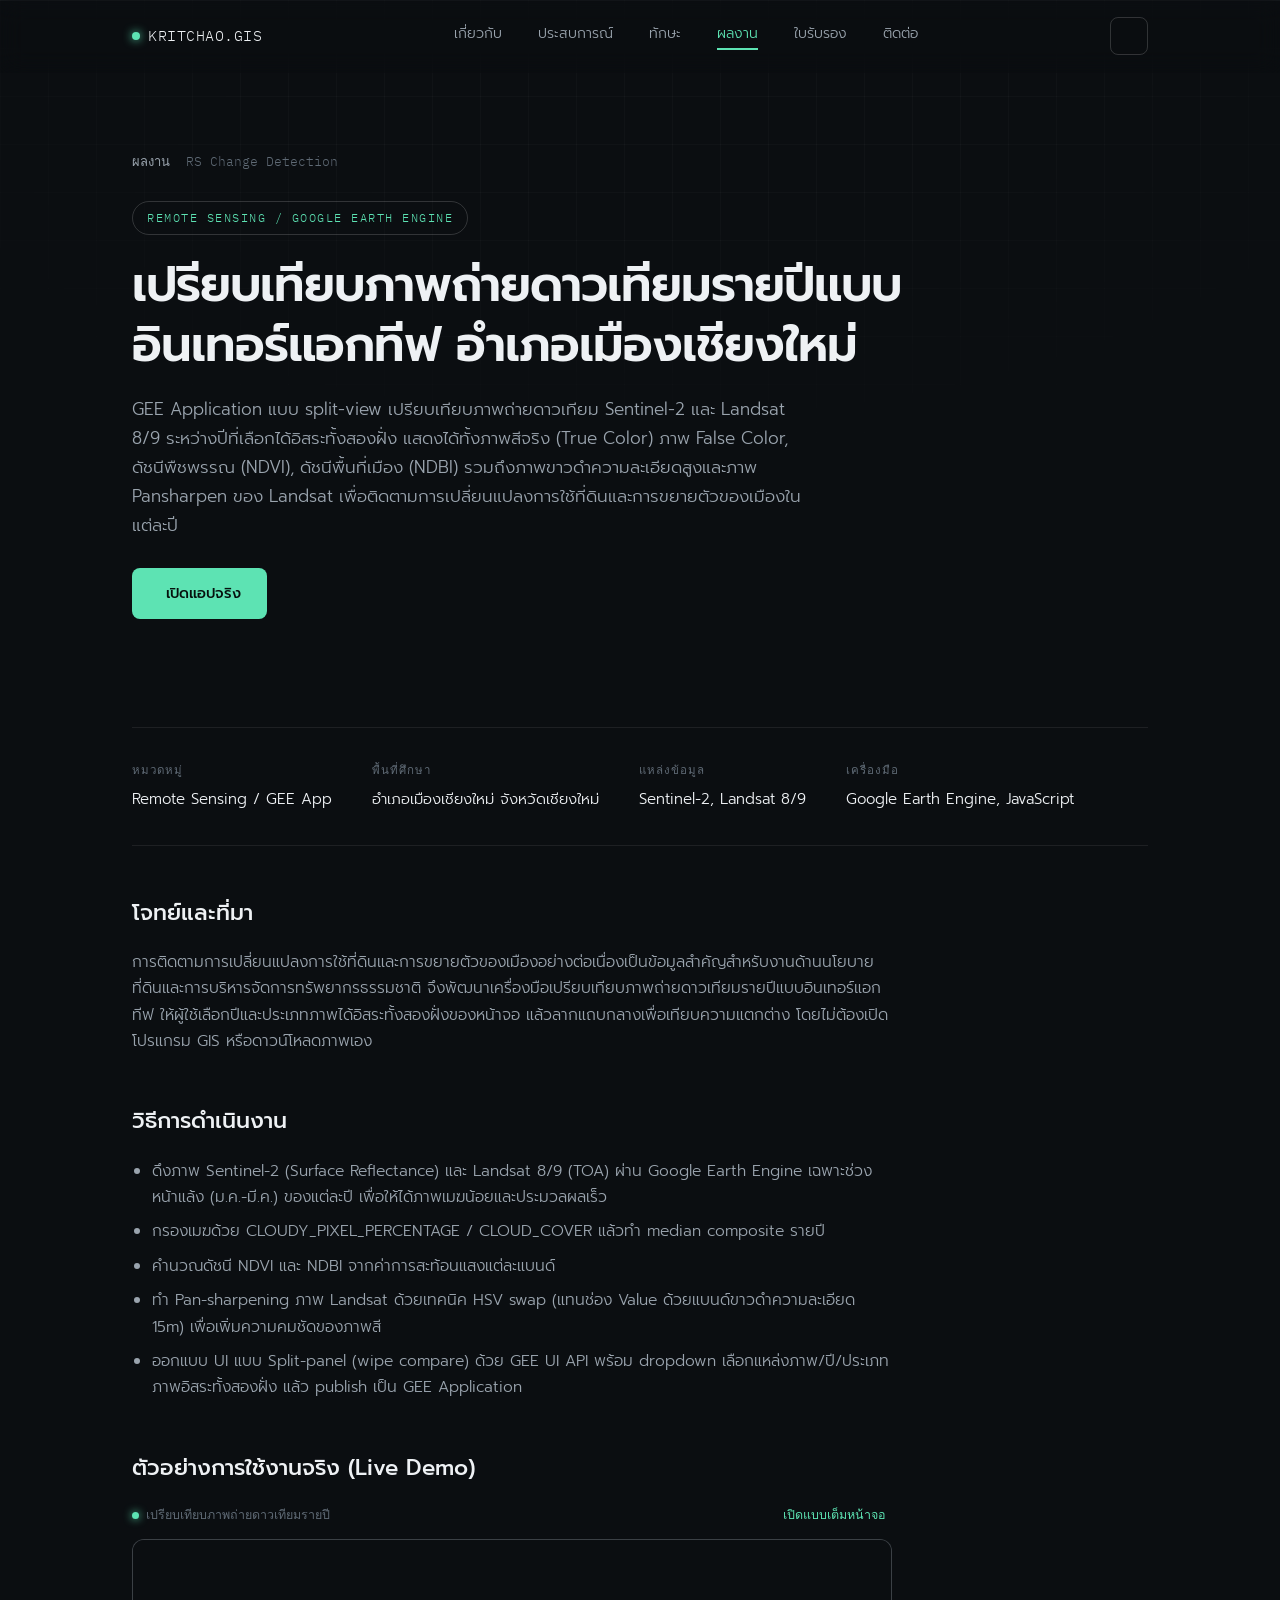
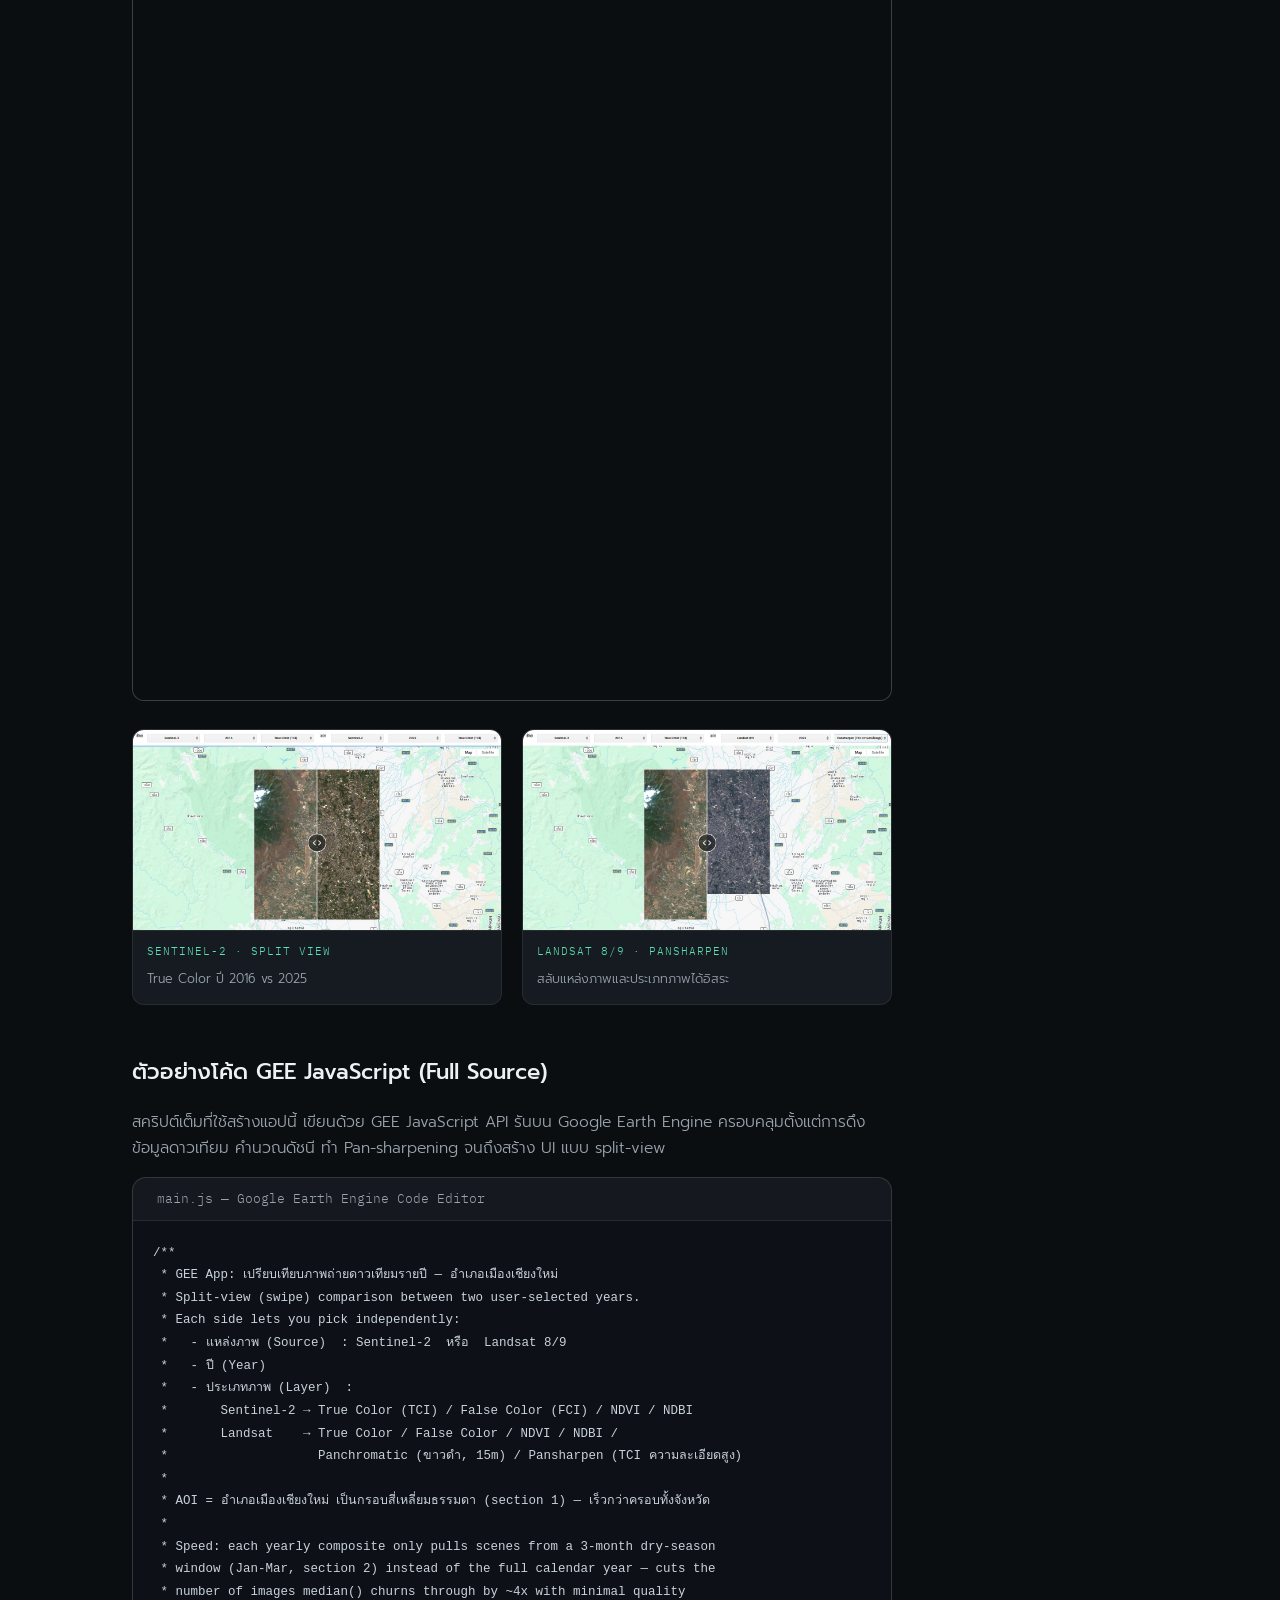
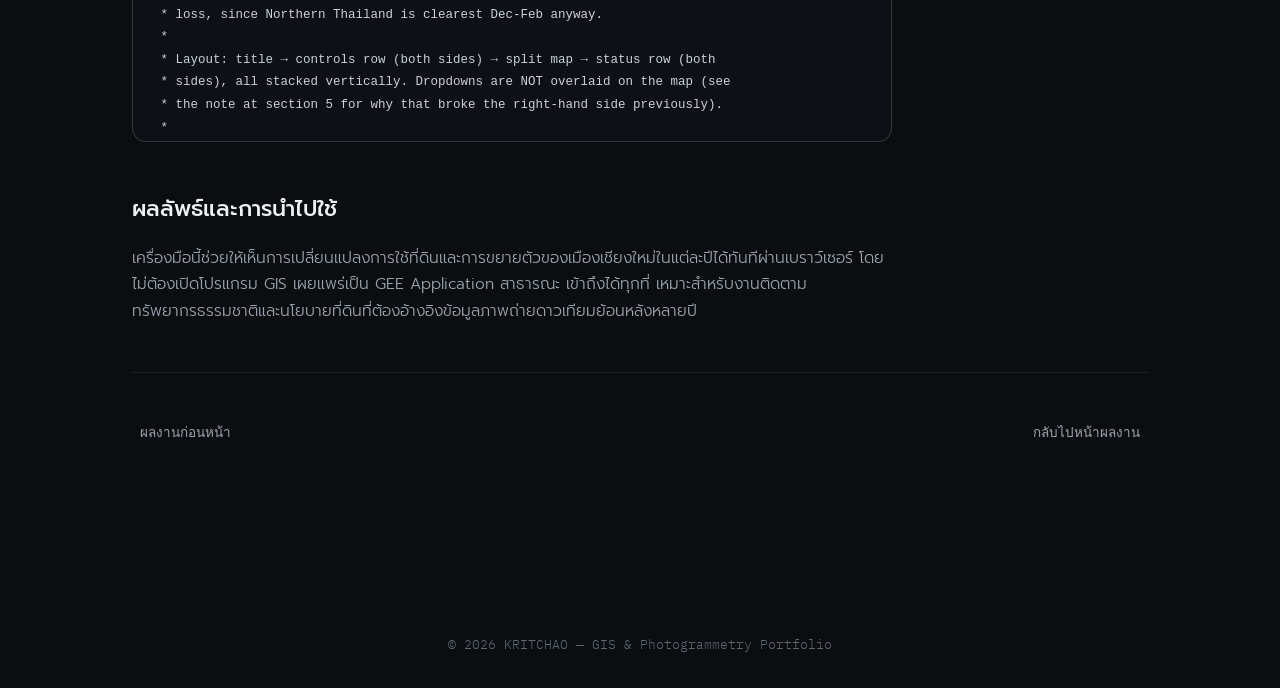
==== projects/gee-chiangmai-compare.html @ e1410a97 "Add 7th project: GEE split-view satellite comparison app New project page (projects/gee-chiangmai-co" ====
<!DOCTYPE html>
<html lang="th">
<head>
<meta charset="UTF-8">
  <script>try{if(localStorage.getItem('theme')==='light')document.documentElement.setAttribute('data-theme','light');}catch(e){}</script>
<meta name="viewport" content="width=device-width, initial-scale=1.0">
<title>เปรียบเทียบภาพถ่ายดาวเทียมรายปีด้วย Google Earth Engine | Kritchao Portfolio</title>
<link rel="preconnect" href="https://fonts.googleapis.com">
<link href="https://fonts.googleapis.com/css2?family=Prompt:wght@300;400;500;600;700&family=IBM+Plex+Mono:wght@400;500&display=swap" rel="stylesheet">
<link rel="stylesheet" href="https://cdnjs.cloudflare.com/ajax/libs/tabler-icons/3.46.0/tabler-icons.min.css">
<link rel="stylesheet" href="../style.css">
<script src="https://cdnjs.cloudflare.com/ajax/libs/highlight.js/11.9.0/highlight.min.js"></script>
<script src="https://cdnjs.cloudflare.com/ajax/libs/highlight.js/11.9.0/languages/javascript.min.js"></script>
<style>
  .code-block-wrap{border-radius:14px;overflow:hidden;border:1px solid var(--border-strong);background:#0d1117;margin-bottom:12px;}
  .code-block-label{display:flex;align-items:center;gap:8px;padding:10px 16px;background:rgba(255,255,255,0.03);border-bottom:1px solid var(--border);font-family:var(--mono);font-size:12.5px;color:var(--text-dim);}
  .code-block{margin:0;padding:20px;max-height:520px;overflow:auto;font-family:var(--mono);font-size:12.5px;line-height:1.65;color:#c9d1d9;}
  .code-block::-webkit-scrollbar{width:10px;height:10px;}
  .code-block::-webkit-scrollbar-thumb{background:var(--border-strong);border-radius:6px;}
  .code-block::-webkit-scrollbar-track{background:transparent;}
  .hljs-keyword,.hljs-built_in,.hljs-literal{color:#5de3b3;}
  .hljs-string{color:#ffcb6b;}
  .hljs-comment{color:#7d8590;font-style:italic;}
  .hljs-number{color:#f78c6c;}
  .hljs-title.function_{color:#82aaff;}
  .hljs-property{color:#c9d1d9;}
  .live-frame-tall{height:760px;}
  @media(max-width:640px){.live-frame-tall{height:480px;}}
</style>
</head>
<body>

<div class="grid-bg"></div>

<nav>
  <div class="wrap">
    <a href="../index.html" class="logo"><span class="dot"></span>KRITCHAO.GIS</a>
    <div class="navlinks">
      <a href="../index.html#about">เกี่ยวกับ</a>
      <a href="../index.html#experience">ประสบการณ์</a>
      <a href="../index.html#skills">ทักษะ</a>
      <a href="../index.html#projects" class="active">ผลงาน</a>
      <a href="../index.html#certificates">ใบรับรอง</a>
      <a href="../index.html#contact">ติดต่อ</a>
    </div>
    <div class="nav-actions"><button class="theme-toggle" id="themeToggle" aria-label="สลับธีมสว่าง/มืด" title="สลับธีมสว่าง/มืด"><i class="ti ti-sun"></i><i class="ti ti-moon"></i></button><button class="nav-toggle" id="navToggle" aria-label="เปิดเมนู"><span class="nav-toggle-bar"></span><span class="nav-toggle-bar"></span><span class="nav-toggle-bar"></span></button></div>
  </div>
  <div class="nav-dropdown" id="navDropdown">
      <a href="../index.html#about">เกี่ยวกับ</a>
      <a href="../index.html#experience">ประสบการณ์</a>
      <a href="../index.html#skills">ทักษะ</a>
      <a href="../index.html#projects">ผลงาน</a>
      <a href="../index.html#certificates">ใบรับรอง</a>
      <a href="../index.html#contact">ติดต่อ</a>
  </div>
</nav>

<section class="proj-hero">
  <div class="wrap">
    <div class="breadcrumb"><a href="../index.html#projects">ผลงาน</a> <i class="ti ti-chevron-right"></i> <span>RS Change Detection</span></div>
    <div class="proj-cat-badge">Remote Sensing / Google Earth Engine</div>
    <h1>เปรียบเทียบภาพถ่ายดาวเทียมรายปีแบบ<span class="nb">อินเทอร์แอกทีฟ</span> <span class="nb">อำเภอเมืองเชียงใหม่</span></h1>
    <p class="proj-lede">GEE Application แบบ split-view เปรียบเทียบภาพถ่ายดาวเทียม Sentinel-2 และ Landsat 8/9 ระหว่างปีที่เลือกได้อิสระทั้งสองฝั่ง แสดงได้ทั้งภาพสีจริง (True Color) ภาพ False Color, ดัชนีพืชพรรณ (NDVI), ดัชนีพื้นที่เมือง (NDBI) รวมถึงภาพขาวดำความละเอียดสูงและภาพ Pansharpen ของ Landsat เพื่อติดตามการเปลี่ยนแปลงการใช้ที่ดินและการขยายตัวของเมืองในแต่ละปี</p>
    <div class="cta-row" style="margin-top:28px;">
      <a href="https://ee-phiphi11200245.projects.earthengine.app/view/chiangmai-s2-compare" target="_blank" rel="noopener" class="btn btn-primary"><i class="ti ti-external-link"></i> เปิดแอปจริง</a>
    </div>
  </div>
</section>

<section style="padding-top:0;border-top:none;">
  <div class="wrap">
    <div class="meta-row">
      <div class="meta-item"><div class="meta-label">หมวดหมู่</div><div class="meta-value">Remote Sensing / GEE App</div></div>
      <div class="meta-item"><div class="meta-label">พื้นที่ศึกษา</div><div class="meta-value">อำเภอเมืองเชียงใหม่ จังหวัดเชียงใหม่</div></div>
      <div class="meta-item"><div class="meta-label">แหล่งข้อมูล</div><div class="meta-value">Sentinel-2, Landsat 8/9</div></div>
      <div class="meta-item"><div class="meta-label">เครื่องมือ</div><div class="meta-value">Google Earth Engine, JavaScript</div></div>
    </div>

    <div class="content-block fade-in">
      <h2>โจทย์และที่มา</h2>
      <p>การติดตามการเปลี่ยนแปลงการใช้ที่ดินและการขยายตัวของเมืองอย่างต่อเนื่องเป็นข้อมูลสำคัญสำหรับงานด้านนโยบายที่ดินและการบริหารจัดการทรัพยากรธรรมชาติ จึงพัฒนาเครื่องมือเปรียบเทียบภาพถ่ายดาวเทียมรายปีแบบอินเทอร์แอกทีฟ ให้ผู้ใช้เลือกปีและประเภทภาพได้อิสระทั้งสองฝั่งของหน้าจอ แล้วลากแถบกลางเพื่อเทียบความแตกต่าง โดยไม่ต้องเปิดโปรแกรม GIS หรือดาวน์โหลดภาพเอง</p>
    </div>

    <div class="content-block fade-in">
      <h2>วิธีการดำเนินงาน</h2>
      <ul>
        <li>ดึงภาพ Sentinel-2 (Surface Reflectance) และ Landsat 8/9 (TOA) ผ่าน Google Earth Engine เฉพาะช่วงหน้าแล้ง (ม.ค.-มี.ค.) ของแต่ละปี เพื่อให้ได้ภาพเมฆน้อยและประมวลผลเร็ว</li>
        <li>กรองเมฆด้วย CLOUDY_PIXEL_PERCENTAGE / CLOUD_COVER แล้วทำ median composite รายปี</li>
        <li>คำนวณดัชนี NDVI และ NDBI จากค่าการสะท้อนแสงแต่ละแบนด์</li>
        <li>ทำ Pan-sharpening ภาพ Landsat ด้วยเทคนิค HSV swap (แทนช่อง Value ด้วยแบนด์ขาวดำความละเอียด 15m) เพื่อเพิ่มความคมชัดของภาพสี</li>
        <li>ออกแบบ UI แบบ Split-panel (wipe compare) ด้วย GEE UI API พร้อม dropdown เลือกแหล่งภาพ/ปี/ประเภทภาพอิสระทั้งสองฝั่ง แล้ว publish เป็น GEE Application</li>
      </ul>
    </div>

    <div class="content-block fade-in">
      <h2>ตัวอย่างการใช้งานจริง (Live Demo)</h2>
      <div class="live-frame-label">
        <span><span class="live-dot"></span>เปรียบเทียบภาพถ่ายดาวเทียมรายปี</span>
        <a href="https://ee-phiphi11200245.projects.earthengine.app/view/chiangmai-s2-compare" target="_blank" rel="noopener">เปิดแบบเต็มหน้าจอ <i class="ti ti-arrow-up-right"></i></a>
      </div>
      <div class="live-frame-wrap">
        <iframe class="live-frame live-frame-tall" src="https://ee-phiphi11200245.projects.earthengine.app/view/chiangmai-s2-compare" loading="lazy" title="เปรียบเทียบภาพถ่ายดาวเทียมรายปี - อำเภอเมืองเชียงใหม่"></iframe>
      </div>

      <div class="shot-grid" style="margin-top:20px;">
        <div class="shot-card" data-full="../assets/img/gee-chiangmai/01-split-compare.jpg" data-caption="เปรียบเทียบ Sentinel-2 True Color ปี 2016 (ซ้าย) กับปี 2025 (ขวา) บริเวณอำเภอเมืองเชียงใหม่">
          <div class="shot-thumb"><img src="../assets/img/gee-chiangmai/01-split-compare.jpg" alt="Sentinel-2 True Color เทียบปี 2016 กับ 2025"></div>
          <div class="shot-cap"><span class="shot-tag">Sentinel-2 · Split View</span><span class="shot-desc">True Color ปี 2016 vs 2025</span></div>
        </div>
        <div class="shot-card" data-full="../assets/img/gee-chiangmai/02-landsat-pansharpen.jpg" data-caption="เทียบ Sentinel-2 True Color ปี 2016 (ซ้าย) กับ Landsat 8/9 Pansharpen ปี 2025 (ขวา) แสดงความคมชัดที่เพิ่มขึ้นจาก Pan-sharpening">
          <div class="shot-thumb"><img src="../assets/img/gee-chiangmai/02-landsat-pansharpen.jpg" alt="Landsat 8/9 Pansharpen เทียบกับ Sentinel-2"></div>
          <div class="shot-cap"><span class="shot-tag">Landsat 8/9 · Pansharpen</span><span class="shot-desc">สลับแหล่งภาพและประเภทภาพได้อิสระ</span></div>
        </div>
      </div>
    </div>

    <div class="content-block fade-in">
      <h2>ตัวอย่างโค้ด GEE JavaScript (Full Source)</h2>
      <p>สคริปต์เต็มที่ใช้สร้างแอปนี้ เขียนด้วย GEE JavaScript API รันบน Google Earth Engine ครอบคลุมตั้งแต่การดึงข้อมูลดาวเทียม คำนวณดัชนี ทำ Pan-sharpening จนถึงสร้าง UI แบบ split-view</p>
      <div class="code-block-wrap">
        <div class="code-block-label"><i class="ti ti-brand-javascript"></i> main.js — Google Earth Engine Code Editor</div>
        <pre class="code-block"><code class="language-javascript">/**
 * GEE App: เปรียบเทียบภาพถ่ายดาวเทียมรายปี — อำเภอเมืองเชียงใหม่
 * Split-view (swipe) comparison between two user-selected years.
 * Each side lets you pick independently:
 *   - แหล่งภาพ (Source)  : Sentinel-2  หรือ  Landsat 8/9
 *   - ปี (Year)
 *   - ประเภทภาพ (Layer)  :
 *       Sentinel-2 → True Color (TCI) / False Color (FCI) / NDVI / NDBI
 *       Landsat    → True Color / False Color / NDVI / NDBI /
 *                    Panchromatic (ขาวดำ, 15m) / Pansharpen (TCI ความละเอียดสูง)
 *
 * AOI = อำเภอเมืองเชียงใหม่ เป็นกรอบสี่เหลี่ยมธรรมดา (section 1) — เร็วกว่าครอบทั้งจังหวัด
 *
 * Speed: each yearly composite only pulls scenes from a 3-month dry-season
 * window (Jan-Mar, section 2) instead of the full calendar year — cuts the
 * number of images median() churns through by ~4x with minimal quality
 * loss, since Northern Thailand is clearest Dec-Feb anyway.
 *
 * Layout: title → controls row (both sides) → split map → status row (both
 * sides), all stacked vertically. Dropdowns are NOT overlaid on the map (see
 * the note at section 5 for why that broke the right-hand side previously).
 *
 * HOW TO USE:
 *  1. Paste this entire script into code.earthengine.google.com (new script).
 *  2. Click &quot;Run&quot;. A split map should appear with dropdowns above each side.
 *  3. To publish as a public app: Apps (top toolbar) &gt; Publish new App &gt;
 *     point it at this script &gt; Publish. You&#x27;ll get a shareable URL like
 *     https://&lt;username&gt;.projects.earthengine.app/view/&lt;app-name&gt;
 *
 * CUSTOMIZE:
 *  - AOI: section 1 — plain bbox, edit the 4 coordinates directly.
 *  - YEARS: section 5.
 *  - Composite date window: DRY_SEASON_START_MONTH / DRY_SEASON_MONTHS in
 *    section 2. Widen this (or set DRY_SEASON_MONTHS to 12) if a particular
 *    year&#x27;s Jan-Mar composite still looks too cloudy.
 *  - Cloud filter thresholds: section 2 (CLOUDY_PIXEL_PERCENTAGE / CLOUD_COVER).
 *  - Pansharpen min/max stretch: section 4 (TOA reflectance scale — tweak
 *    after a visual check, this wasn&#x27;t hand-tuned against a live run).
 */

// ============================================================
// 1. Area of interest — อำเภอเมืองเชียงใหม่ (กรอบสี่เหลี่ยมธรรมดา)
// ============================================================
// GAUL district-level boundary lookup was tried and dropped — name matching
// at that level turned out unreliable in practice (matched a tiny/wrong
// feature instead of the real district). Plain bbox is simple and correct;
// widen/move these 4 numbers [west, south, east, north] as needed.
var aoi = ee.Geometry.Rectangle([98.90, 18.70, 99.05, 18.87]);

var aoiOutline = ee.Image().byte()
  .paint({featureCollection: ee.FeatureCollection([ee.Feature(aoi)]), color: 1, width: 2});

// ============================================================
// 2. Composites per data source (cloud-filtered median, per year)
//
//    Speed: use a 3-month dry-season window (Jan-Mar) instead of the full
//    calendar year. Northern Thailand is clearest Dec-Feb, so this window
//    still gives a clean composite while cutting the number of candidate
//    scenes median() has to churn through by roughly 4x — the interactive
//    dropdowns stay fully live (every year still computed on demand), this
//    just makes each computation itself faster. Widen back to a full year
//    (see DRY_SEASON_* below) if a given year&#x27;s window turns out too cloudy.
// ============================================================
var DRY_SEASON_START_MONTH = 1; // January
var DRY_SEASON_MONTHS = 3;      // Jan-Mar

function getS2Composite(year) {
  var start = ee.Date.fromYMD(year, DRY_SEASON_START_MONTH, 1);
  var end = start.advance(DRY_SEASON_MONTHS, &#x27;month&#x27;);
  return ee.ImageCollection(&#x27;COPERNICUS/S2_SR_HARMONIZED&#x27;)
    .filterBounds(aoi)
    .filterDate(start, end)
    .filter(ee.Filter.lt(&#x27;CLOUDY_PIXEL_PERCENTAGE&#x27;, 20))
    .median()
    .clip(aoi);
}

function addS2Indices(img) {
  return img.addBands([
    img.normalizedDifference([&#x27;B8&#x27;, &#x27;B4&#x27;]).rename(&#x27;NDVI&#x27;),
    img.normalizedDifference([&#x27;B11&#x27;, &#x27;B8&#x27;]).rename(&#x27;NDBI&#x27;)
  ]);
}

// Landsat: TOA collection (not Surface Reflectance) so the 15m panchromatic
// band (B8) is available for the Panchromatic/Pansharpen layer options.
function getLandsatComposite(year) {
  var start = ee.Date.fromYMD(year, DRY_SEASON_START_MONTH, 1);
  var end = start.advance(DRY_SEASON_MONTHS, &#x27;month&#x27;);
  var l8 = ee.ImageCollection(&#x27;LANDSAT/LC08/C02/T1_TOA&#x27;)
    .filterBounds(aoi).filterDate(start, end)
    .filter(ee.Filter.lt(&#x27;CLOUD_COVER&#x27;, 20));
  var l9 = ee.ImageCollection(&#x27;LANDSAT/LC09/C02/T1_TOA&#x27;)
    .filterBounds(aoi).filterDate(start, end)
    .filter(ee.Filter.lt(&#x27;CLOUD_COVER&#x27;, 20));
  return l8.merge(l9).median().clip(aoi);
}

function addLandsatIndices(img) {
  return img.addBands([
    img.normalizedDifference([&#x27;B5&#x27;, &#x27;B4&#x27;]).rename(&#x27;NDVI&#x27;),
    img.normalizedDifference([&#x27;B6&#x27;, &#x27;B5&#x27;]).rename(&#x27;NDBI&#x27;)
  ]);
}

// ============================================================
// 3. Pan-sharpening (HSV swap: replace the &quot;value&quot; channel of the RGB
//    composite with the sharper 15m panchromatic band, standard EE recipe)
// ============================================================
function pansharpenLandsat(img) {
  var rgb = img.select([&#x27;B4&#x27;, &#x27;B3&#x27;, &#x27;B2&#x27;]);
  var pan = img.select(&#x27;B8&#x27;);
  var huesat = rgb.rgbToHsv().select(&#x27;hue&#x27;, &#x27;saturation&#x27;);
  return ee.Image.cat(huesat, pan).hsvToRgb().rename([&#x27;B4&#x27;, &#x27;B3&#x27;, &#x27;B2&#x27;]);
}

// ============================================================
// 4. Visualization parameters + per-source image builder
// ============================================================
var visNDVI = {
  bands: [&#x27;NDVI&#x27;], min: -0.2, max: 0.8,
  palette: [&#x27;a50026&#x27;, &#x27;d73027&#x27;, &#x27;f46d43&#x27;, &#x27;fdae61&#x27;, &#x27;fee08b&#x27;,
            &#x27;ffffbf&#x27;, &#x27;d9ef8b&#x27;, &#x27;a6d96a&#x27;, &#x27;66bd63&#x27;, &#x27;1a9850&#x27;, &#x27;006837&#x27;]
};
var visNDBI = {
  bands: [&#x27;NDBI&#x27;], min: -0.5, max: 0.5,
  palette: [&#x27;2166ac&#x27;, &#x27;67a9cf&#x27;, &#x27;d1e5f0&#x27;, &#x27;f7f7f7&#x27;, &#x27;fddbc7&#x27;, &#x27;ef8a62&#x27;, &#x27;b2182b&#x27;]
};

var SOURCES = {
  &#x27;Sentinel-2&#x27;: {
    layers: [&#x27;True Color (TCI)&#x27;, &#x27;False Color (FCI)&#x27;, &#x27;NDVI (พืชพรรณ)&#x27;, &#x27;NDBI (พื้นที่เมือง)&#x27;],
    getImage: function (year) { return addS2Indices(getS2Composite(year)); },
    vis: {
      &#x27;True Color (TCI)&#x27;: {bands: [&#x27;B4&#x27;, &#x27;B3&#x27;, &#x27;B2&#x27;], min: 0, max: 3000, gamma: 1.1},
      &#x27;False Color (FCI)&#x27;: {bands: [&#x27;B8&#x27;, &#x27;B4&#x27;, &#x27;B3&#x27;], min: 0, max: 4000, gamma: 1.1},
      &#x27;NDVI (พืชพรรณ)&#x27;: visNDVI,
      &#x27;NDBI (พื้นที่เมือง)&#x27;: visNDBI
    }
  },
  &#x27;Landsat 8/9&#x27;: {
    layers: [&#x27;True Color&#x27;, &#x27;False Color&#x27;, &#x27;NDVI&#x27;, &#x27;NDBI&#x27;,
             &#x27;Panchromatic (ขาวดำ)&#x27;, &#x27;Pansharpen (TCI ความละเอียดสูง)&#x27;],
    getImage: function (year, layerType) {
      var raw = getLandsatComposite(year);
      if (layerType === &#x27;Pansharpen (TCI ความละเอียดสูง)&#x27;) {
        return pansharpenLandsat(raw);
      }
      return addLandsatIndices(raw); // NDVI/NDBI bands added; B8 pan stays available too
    },
    vis: {
      // TOA reflectance is roughly 0-1 (typically &lt;0.4 for land); tweak
      // min/max after a visual check if scenes look too dark/bright.
      &#x27;True Color&#x27;: {bands: [&#x27;B4&#x27;, &#x27;B3&#x27;, &#x27;B2&#x27;], min: 0, max: 0.3, gamma: 1.1},
      &#x27;False Color&#x27;: {bands: [&#x27;B5&#x27;, &#x27;B4&#x27;, &#x27;B3&#x27;], min: 0, max: 0.4, gamma: 1.1},
      &#x27;NDVI&#x27;: visNDVI,
      &#x27;NDBI&#x27;: visNDBI,
      &#x27;Panchromatic (ขาวดำ)&#x27;: {bands: [&#x27;B8&#x27;], min: 0, max: 0.3},
      &#x27;Pansharpen (TCI ความละเอียดสูง)&#x27;: {bands: [&#x27;B4&#x27;, &#x27;B3&#x27;, &#x27;B2&#x27;], min: 0, max: 0.3, gamma: 1.1}
    }
  }
};
var SOURCE_NAMES = Object.keys(SOURCES);

// ============================================================
// 5. Build one side: a bare ui.Map (for the SplitPanel/Linker) plus its
//    OWN controls row + status label as separate, non-overlaid widgets.
//
//    Earlier version used map.add(controls) to overlay the dropdowns
//    directly on each map. That broke the right-hand side: ui.SplitPanel&#x27;s
//    wipe/swipe effect works by rendering both maps full-width and masking
//    each to only reveal its half — the right map&#x27;s &quot;top-left&quot; overlay
//    lands in screen space that belongs to the LEFT half, so it was being
//    clipped away by that mask (not actually a layout bug, a consequence of
//    how the wipe mask works). Keeping the maps bare and putting every
//    dropdown/label in ordinary flow panels above/below the split map
//    sidesteps this entirely — nothing is ever overlaid on a masked map.
// ============================================================
var YEARS = [&#x27;2018&#x27;, &#x27;2019&#x27;, &#x27;2020&#x27;, &#x27;2021&#x27;, &#x27;2022&#x27;, &#x27;2023&#x27;, &#x27;2024&#x27;, &#x27;2025&#x27;];

function buildSide(defaultSource, defaultYear, defaultLayer, sideLabel) {
  var map = ui.Map();
  map.setControlVisibility({layerList: false, zoomControl: false, fullscreenControl: false});
  map.centerObject(aoi, 12);

  var state = {source: defaultSource, year: defaultYear, layerType: defaultLayer};
  var statusLabel = ui.Label(&#x27;&#x27;, {fontSize: &#x27;12px&#x27;, color: &#x27;#666666&#x27;, margin: &#x27;4px 8px&#x27;});

  function render() {
    map.layers().reset([]);
    var year = parseInt(state.year, 10);
    var src = SOURCES[state.source];
    var img = src.getImage(year, state.layerType);
    map.addLayer(img, src.vis[state.layerType], state.layerType + &#x27; &#x27; + state.year);
    map.addLayer(aoiOutline, {palette: [&#x27;ffffff&#x27;]}, &#x27;ขอบเขตอำเภอเมืองเชียงใหม่&#x27;, true, 0.7);
    statusLabel.setValue(sideLabel + &#x27;:  &#x27; + state.source + &#x27;  ·  ปี &#x27; + state.year + &#x27;  ·  &#x27; + state.layerType);
  }

  var layerSelect = ui.Select({
    items: SOURCES[defaultSource].layers, value: defaultLayer,
    onChange: function (v) { state.layerType = v; render(); },
    style: {stretch: &#x27;horizontal&#x27;}
  });

  var sourceSelect = ui.Select({
    items: SOURCE_NAMES, value: defaultSource,
    onChange: function (v) {
      state.source = v;
      var newLayers = SOURCES[v].layers;
      layerSelect.items().reset(newLayers);
      state.layerType = newLayers[0];
      layerSelect.setValue(newLayers[0], false); // false = don&#x27;t re-fire onChange
      render();
    },
    style: {stretch: &#x27;horizontal&#x27;}
  });

  var yearSelect = ui.Select({
    items: YEARS, value: defaultYear,
    onChange: function (v) { state.year = v; render(); },
    style: {stretch: &#x27;horizontal&#x27;}
  });

  var controlsRow = ui.Panel({
    widgets: [ui.Label(sideLabel, {fontWeight: &#x27;bold&#x27;, margin: &#x27;4px 8px 4px 8px&#x27;}),
              sourceSelect, yearSelect, layerSelect],
    layout: ui.Panel.Layout.flow(&#x27;horizontal&#x27;),
    style: {stretch: &#x27;horizontal&#x27;, padding: &#x27;4px&#x27;}
  });

  render();
  return {map: map, controlsRow: controlsRow, statusLabel: statusLabel};
}

// ============================================================
// 6. Assemble: controls row (both sides) → split map → status row
// ============================================================
var left = buildSide(&#x27;Sentinel-2&#x27;, &#x27;2019&#x27;, &#x27;True Color (TCI)&#x27;, &#x27;ซ้าย&#x27;);
var right = buildSide(&#x27;Sentinel-2&#x27;, &#x27;2025&#x27;, &#x27;True Color (TCI)&#x27;, &#x27;ขวา&#x27;);

ui.Map.Linker([left.map, right.map]);

var splitPanel = ui.SplitPanel({
  firstPanel: left.map,
  secondPanel: right.map,
  orientation: &#x27;horizontal&#x27;,
  wipe: true,
  style: {stretch: &#x27;both&#x27;}
});

var controlsBar = ui.Panel({
  widgets: [left.controlsRow, right.controlsRow],
  layout: ui.Panel.Layout.flow(&#x27;horizontal&#x27;),
  style: {stretch: &#x27;horizontal&#x27;}
});
var statusBar = ui.Panel({
  widgets: [left.statusLabel, right.statusLabel],
  layout: ui.Panel.Layout.flow(&#x27;horizontal&#x27;),
  style: {stretch: &#x27;horizontal&#x27;}
});

var title = ui.Panel({
  widgets: [
    ui.Label(&#x27;เปรียบเทียบภาพถ่ายดาวเทียมรายปี — อำเภอเมืองเชียงใหม่&#x27;,
      {fontWeight: &#x27;bold&#x27;, fontSize: &#x27;18px&#x27;, margin: &#x27;8px 8px 0px 8px&#x27;}),
    ui.Label(&#x27;ลากแถบตรงกลางเพื่อเทียบภาพซ้าย/ขวา · แต่ละฝั่งเลือกแหล่งภาพ ปี และประเภทภาพได้อิสระ&#x27;,
      {fontSize: &#x27;12px&#x27;, color: &#x27;#666666&#x27;, margin: &#x27;2px 8px 8px 8px&#x27;})
  ]
});

var appLayout = ui.Panel({
  widgets: [title, controlsBar, splitPanel, statusBar],
  layout: ui.Panel.Layout.flow(&#x27;vertical&#x27;),
  style: {stretch: &#x27;both&#x27;, height: &#x27;100%&#x27;}
});

ui.root.clear();
ui.root.add(appLayout);
</code></pre>
      </div>
    </div>

    <div class="content-block fade-in">
      <h2>ผลลัพธ์และการนำไปใช้</h2>
      <p>เครื่องมือนี้ช่วยให้เห็นการเปลี่ยนแปลงการใช้ที่ดินและการขยายตัวของเมืองเชียงใหม่ในแต่ละปีได้ทันทีผ่านเบราว์เซอร์ โดยไม่ต้องเปิดโปรแกรม GIS เผยแพร่เป็น GEE Application สาธารณะ เข้าถึงได้ทุกที่ เหมาะสำหรับงานติดตามทรัพยากรธรรมชาติและนโยบายที่ดินที่ต้องอ้างอิงข้อมูลภาพถ่ายดาวเทียมย้อนหลังหลายปี</p>
    </div>

    <div class="proj-nav">
      <a href="singhanat-water.html"><i class="ti ti-arrow-left"></i> ผลงานก่อนหน้า</a>
      <a href="../index.html#projects">กลับไปหน้าผลงาน <i class="ti ti-arrow-right"></i></a>
    </div>
  </div>
</section>

<footer>© 2026 KRITCHAO — GIS &amp; Photogrammetry Portfolio</footer>

<div class="lightbox" id="lightbox">
  <button class="lightbox-close" id="lightboxClose" aria-label="ปิด"><i class="ti ti-x"></i></button>
  <img id="lightboxImg" src="" alt="">
  <div class="lightbox-cap" id="lightboxCap"></div>
</div>

<script src="../motion.js"></script>
<script>
  const navToggle = document.getElementById('navToggle');
  const navDropdown = document.getElementById('navDropdown');
  if (navToggle && navDropdown) {
    navToggle.addEventListener('click', () => {
      navDropdown.classList.toggle('show');
      navToggle.classList.toggle('active');
    });
    navDropdown.querySelectorAll('a').forEach(a => {
      a.addEventListener('click', () => {
        navDropdown.classList.remove('show');
        navToggle.classList.remove('active');
      });
    });
  }

  const lightbox = document.getElementById('lightbox');
  const lightboxImg = document.getElementById('lightboxImg');
  const lightboxCap = document.getElementById('lightboxCap');
  const lightboxClose = document.getElementById('lightboxClose');

  function openLightbox(src, caption) {
    lightboxImg.src = src;
    lightboxCap.textContent = caption || '';
    lightbox.classList.add('show');
    document.body.style.overflow = 'hidden';
  }
  function closeLightbox() {
    lightbox.classList.remove('show');
    lightboxImg.src = '';
    document.body.style.overflow = '';
  }
  document.querySelectorAll('.shot-card').forEach(card => {
    card.addEventListener('click', () => openLightbox(card.dataset.full, card.dataset.caption));
  });
  lightboxClose.addEventListener('click', closeLightbox);
  lightbox.addEventListener('click', (e) => { if (e.target === lightbox) closeLightbox(); });
  document.addEventListener('keydown', (e) => { if (e.key === 'Escape') closeLightbox(); });

  if (window.hljs) { hljs.highlightAll(); }
</script>
</body>
</html>
---- style.css ----
:root{
  --bg:#0b0e11;
  --bg-rgb:11,14,17;
  --bg-soft:#12161b;
  --card:#161b21;
  --border:rgba(255,255,255,0.08);
  --border-strong:rgba(255,255,255,0.16);
  --text:#eef1f4;
  --text-dim:#9aa4ae;
  --text-mute:#5f6a75;
  --accent:#5de3b3;
  --accent-dim:#1c3a30;
  --on-accent:#06110d;
  --accent-hover:#7bede1;
  --grid-line:rgba(255,255,255,0.025);
  --stripe:rgba(255,255,255,0.02);
  --mono:'IBM Plex Mono',monospace;
}
:root[data-theme="light"]{
  --bg:#f6f7f9;
  --bg-rgb:246,247,249;
  --bg-soft:#eef0f3;
  --card:#ffffff;
  --border:rgba(0,0,0,0.08);
  --border-strong:rgba(0,0,0,0.15);
  --text:#12161b;
  --text-dim:#4b5563;
  --text-mute:#8a94a0;
  --accent:#0e9f6e;
  --accent-dim:#d7f5e9;
  --on-accent:#ffffff;
  --accent-hover:#12b886;
  --grid-line:rgba(0,0,0,0.035);
  --stripe:rgba(0,0,0,0.025);
}
*{margin:0;padding:0;box-sizing:border-box;}
html{scroll-behavior:smooth;scroll-padding-top:88px;}
@media(prefers-reduced-motion: reduce){html{scroll-behavior:auto;}}
body{
  background:var(--bg);
  color:var(--text);
  font-family:'Prompt',sans-serif;
  line-height:1.7;
  font-weight:300;
  overflow-x:hidden;
}
::selection{background:var(--accent);color:var(--on-accent);}
a{color:inherit;text-decoration:none;}
.wrap{max-width:1080px;margin:0 auto;padding:0 32px;}

.grid-bg{
  position:fixed;inset:0;z-index:-1;
  background-image:
    linear-gradient(var(--grid-line) 1px, transparent 1px),
    linear-gradient(90deg, var(--grid-line) 1px, transparent 1px);
  background-size:48px 48px;
  mask-image:radial-gradient(ellipse 80% 60% at 50% 0%, black 40%, transparent 90%);
}

nav{
  position:fixed;top:0;left:0;right:0;z-index:50;
  backdrop-filter:blur(12px);
  background:rgba(var(--bg-rgb),0.32);
  border-bottom:1px solid transparent;
  box-shadow:0 0 0 rgba(0,0,0,0);
  transition:background .3s ease, border-color .3s ease, box-shadow .3s ease;
}
nav.scrolled{
  background:rgba(var(--bg-rgb),0.72);
  border-bottom:1px solid var(--border);
  box-shadow:0 8px 28px rgba(0,0,0,0.28);
}
nav .wrap{display:flex;align-items:center;justify-content:space-between;height:72px;}
.logo{font-family:var(--mono);font-size:15px;letter-spacing:0.5px;display:flex;align-items:center;gap:8px;}
.logo .dot{width:8px;height:8px;border-radius:50%;background:var(--accent);box-shadow:0 0 10px var(--accent);}
.navlinks{display:flex;gap:36px;font-size:14px;color:var(--text-dim);}
.navlinks a{transition:color .2s;position:relative;padding-bottom:4px;}
.navlinks a::after{content:'';position:absolute;left:0;right:100%;bottom:0;height:1.5px;background:var(--accent);transition:right .25s ease;}
.navlinks a.active::after{right:0;}
.navlinks a:hover, .navlinks a.active{color:var(--accent);}

.nav-actions{display:flex;align-items:center;gap:12px;}

.theme-toggle{
  width:38px;height:38px;display:flex;align-items:center;justify-content:center;
  background:transparent;border:1px solid var(--border-strong);border-radius:8px;
  color:var(--text-dim);font-size:17px;cursor:pointer;transition:all .2s;flex-shrink:0;
}
.theme-toggle:hover{border-color:var(--accent);color:var(--accent);}
.theme-toggle .ti-moon{display:none;}
:root[data-theme="light"] .theme-toggle .ti-sun{display:none;}
:root[data-theme="light"] .theme-toggle .ti-moon{display:block;}

.nav-toggle{
  display:none;flex-direction:column;align-items:center;justify-content:center;gap:5px;
  width:40px;height:40px;padding:0;
  background:transparent;border:1px solid var(--border-strong);border-radius:8px;
  cursor:pointer;transition:all .2s;flex-shrink:0;
}
.nav-toggle:hover, .nav-toggle.active{border-color:var(--accent);}
.nav-toggle-bar{
  display:block;width:18px;height:2px;border-radius:2px;
  background:var(--text);transition:transform .25s,opacity .25s,background .2s;
}
.nav-toggle:hover .nav-toggle-bar, .nav-toggle.active .nav-toggle-bar{background:var(--accent);}
.nav-toggle.active .nav-toggle-bar:nth-child(1){transform:translateY(7px) rotate(45deg);}
.nav-toggle.active .nav-toggle-bar:nth-child(2){opacity:0;}
.nav-toggle.active .nav-toggle-bar:nth-child(3){transform:translateY(-7px) rotate(-45deg);}

.nav-dropdown{
  display:none;flex-direction:column;
  position:fixed;top:72px;left:0;right:0;z-index:49;
  background:rgba(var(--bg-rgb),0.98);backdrop-filter:blur(12px);
  border-bottom:1px solid var(--border);
  padding:8px 32px 16px;
  max-height:calc(100vh - 72px);overflow-y:auto;
}
.nav-dropdown.show{display:flex;}
.nav-dropdown a{
  padding:15px 0;font-size:15px;color:var(--text-dim);
  border-bottom:1px solid var(--border);transition:color .2s;
}
.nav-dropdown a:last-child{border-bottom:none;}
.nav-dropdown a:hover, .nav-dropdown a.active{color:var(--accent);}

@media(max-width:720px){
  .navlinks{display:none;}
  .nav-toggle{display:flex;}
}

header.hero{
  min-height:70vh;
  display:flex;align-items:center;
  padding-top:72px;
  position:relative;
}
.hero-grid{display:grid;grid-template-columns:1.15fr 0.85fr;gap:56px;align-items:center;width:100%;}
@media(max-width:860px){
  .hero-grid{grid-template-columns:1fr;}
  .hero-photo{order:-1;margin-bottom:8px;}
  .hero-photo .photo-frame{width:200px;margin:0 auto;}
}
.hero-photo{display:flex;justify-content:flex-end;}
.hero-photo .photo-frame{
  position:relative;
  width:280px;aspect-ratio:3/4;
  border-radius:20px;overflow:hidden;
  border:1px solid var(--border-strong);
  background:var(--card);
  box-shadow:0 24px 60px -20px rgba(0,0,0,0.6);
}
.hero-photo .photo-frame::before{
  content:'';position:absolute;inset:-2px;z-index:-1;border-radius:22px;
  background:linear-gradient(135deg, var(--accent), transparent 60%);
  opacity:0.35;filter:blur(18px);
}
.hero-photo .photo-frame img{width:100%;height:100%;object-fit:cover;object-position:top center;display:block;}
.kicker{
  font-family:var(--mono);font-size:13px;color:var(--accent);
  letter-spacing:2px;text-transform:uppercase;margin-bottom:24px;
  display:flex;align-items:center;gap:10px;
}
.kicker::before{content:'';width:28px;height:1px;background:var(--accent);}
.title-th{
  font-size:clamp(20px,3vw,28px);font-weight:500;color:var(--text);
  margin-bottom:8px;letter-spacing:0.3px;
}
h1.title{
  font-size:clamp(34px,6vw,60px);
  font-weight:600;
  line-height:1.15;
  letter-spacing:-1px;
  margin-bottom:22px;
}
h1.title .line2{color:var(--accent);}

@keyframes heroIn{from{opacity:0;transform:translateY(22px);}to{opacity:1;transform:none;}}
.hero .kicker,.hero .title-th,.hero h1.title .line1,.hero h1.title .line2,.hero .lede,.hero .role-tags,.hero .cta-row,.hero-photo{
  opacity:0;animation:heroIn .8s cubic-bezier(.16,1,.3,1) forwards;
}
.hero h1.title .line1,.hero h1.title .line2{display:inline-block;}
.hero .kicker{animation-delay:.05s;}
.hero .title-th{animation-delay:.15s;}
.hero h1.title .line1{animation-delay:.22s;}
.hero h1.title .line2{animation-delay:.30s;}
.hero .lede{animation-delay:.42s;}
.hero .role-tags{animation-delay:.52s;}
.hero .cta-row{animation-delay:.60s;}
.hero-photo{animation-delay:.25s;}
@media(prefers-reduced-motion: reduce){
  .hero .kicker,.hero .title-th,.hero h1.title .line1,.hero h1.title .line2,.hero .lede,.hero .role-tags,.hero .cta-row,.hero-photo{
    opacity:1;animation:none;transform:none;
  }
}
.lede{
  font-size:18px;color:var(--text-dim);max-width:620px;font-weight:300;margin-bottom:36px;
}
.role-tags{display:flex;flex-wrap:wrap;gap:10px;margin-bottom:44px;}
.role-tag{
  font-family:var(--mono);font-size:12.5px;padding:7px 14px;
  border:1px solid var(--border-strong);border-radius:100px;color:var(--text-dim);
}
.cta-row{display:flex;gap:16px;flex-wrap:wrap;}
.btn{
  font-family:'Prompt',sans-serif;font-weight:500;font-size:14.5px;
  padding:13px 26px;border-radius:8px;display:inline-flex;align-items:center;gap:8px;
  transition:all .2s;
}
.btn-primary{background:var(--accent);color:var(--on-accent);}
.btn-primary:hover{background:var(--accent-hover);transform:translateY(-1px);}
.btn-ghost{border:1px solid var(--border-strong);color:var(--text);}
.btn-ghost:hover{border-color:var(--accent);color:var(--accent);}

section{padding:110px 0;border-top:1px solid var(--border);}
.section-head{margin-bottom:56px;}
.section-num{font-family:var(--mono);color:var(--accent);font-size:13px;letter-spacing:2px;margin-bottom:12px;}
.section-title{font-size:clamp(26px,4vw,36px);font-weight:600;letter-spacing:-0.5px;}
.section-sub{color:var(--text-dim);font-size:15.5px;margin-top:14px;max-width:640px;}

.about-grid{display:grid;grid-template-columns:1.2fr 1fr;gap:60px;}
@media(max-width:800px){.about-grid{grid-template-columns:1fr;}}
.about-grid p{color:var(--text-dim);font-size:15.5px;margin-bottom:18px;}
.about-grid p strong{color:var(--text);font-weight:500;}
.stat-block{display:grid;grid-template-columns:1fr 1fr;gap:22px;}
.stat-card{background:var(--card);border:1px solid var(--border);border-radius:12px;padding:22px 20px;}
.stat-num{font-family:var(--mono);font-size:28px;color:var(--accent);font-weight:500;}
.stat-label{font-size:13px;color:var(--text-dim);margin-top:6px;}

.timeline{position:relative;padding-left:32px;border-left:1px solid var(--border);}
.t-item{position:relative;padding-bottom:44px;}
.t-item:last-child{padding-bottom:0;}
.t-dot{position:absolute;left:-37px;top:4px;width:11px;height:11px;border-radius:50%;background:var(--bg);border:2px solid var(--accent);}
.t-org{font-family:var(--mono);font-size:12.5px;color:var(--accent);letter-spacing:1px;text-transform:uppercase;margin-bottom:6px;}
.t-role{font-size:19px;font-weight:500;margin-bottom:6px;}
.t-period{font-size:13px;color:var(--text-mute);margin-bottom:12px;font-family:var(--mono);}
.t-desc{color:var(--text-dim);font-size:15px;max-width:560px;}

.skill-grid{display:grid;grid-template-columns:repeat(auto-fit,minmax(230px,1fr));gap:20px;}
.skill-card{background:var(--card);border:1px solid var(--border);border-radius:12px;padding:26px;transition:border-color .2s, transform .2s;}
.skill-card:hover{border-color:var(--border-strong);transform:translateY(-3px);}
.skill-card i{font-size:24px;color:var(--accent);margin-bottom:14px;display:block;}
.skill-card h3{font-size:16px;font-weight:500;margin-bottom:10px;}
.skill-card ul{list-style:none;}
.skill-card li{font-size:13.5px;color:var(--text-dim);padding:5px 0;display:flex;align-items:center;gap:8px;}
.skill-card li::before{content:'';width:4px;height:4px;background:var(--text-mute);border-radius:50%;flex-shrink:0;}

.filter-row{display:flex;gap:10px;flex-wrap:wrap;margin-bottom:40px;}
.filter-btn{font-family:var(--mono);font-size:12.5px;padding:9px 16px;border-radius:100px;border:1px solid var(--border-strong);color:var(--text-dim);cursor:pointer;background:transparent;transition:all .2s;}
.filter-btn:hover{color:var(--text);}
.filter-btn.active{background:var(--accent);border-color:var(--accent);color:var(--on-accent);}
.proj-grid{display:grid;grid-template-columns:repeat(auto-fit,minmax(320px,1fr));gap:24px;}
.proj-card{background:var(--card);border:1px solid var(--border);border-radius:14px;overflow:hidden;transition:border-color .2s, transform .2s;display:block;}
.proj-card:hover{border-color:var(--accent);transform:translateY(-4px);}
.proj-thumb{height:150px;display:flex;align-items:center;justify-content:center;background:linear-gradient(135deg, var(--accent-dim), transparent),repeating-linear-gradient(45deg, var(--stripe) 0px, var(--stripe) 2px, transparent 2px, transparent 14px);border-bottom:1px solid var(--border);position:relative;overflow:hidden;}
.proj-thumb i{font-size:36px;color:var(--accent);opacity:0.85;}
.proj-thumb img{width:100%;height:100%;object-fit:cover;transition:transform .3s ease;}
.proj-card:hover .proj-thumb img{transform:scale(1.05);}
.proj-cat{position:absolute;top:14px;left:14px;font-family:var(--mono);font-size:10.5px;letter-spacing:1px;text-transform:uppercase;color:var(--accent);background:rgba(6,17,13,0.6);padding:4px 10px;border-radius:100px;border:1px solid var(--border-strong);}
.proj-body{padding:22px;}
.proj-body h3{font-size:17px;font-weight:500;margin-bottom:10px;}
.proj-body p{font-size:14px;color:var(--text-dim);margin-bottom:16px;}
.proj-tools{display:flex;flex-wrap:wrap;gap:6px;}
.proj-tools span{font-family:var(--mono);font-size:11px;color:var(--text-mute);border:1px solid var(--border);padding:3px 9px;border-radius:6px;}
.proj-more{font-family:var(--mono);font-size:12px;color:var(--accent);display:flex;align-items:center;gap:6px;}

.contact-card{background:var(--card);border:1px solid var(--border);border-radius:18px;padding:56px;text-align:center;}
.contact-card h2{font-size:clamp(26px,4vw,36px);font-weight:600;margin-bottom:16px;}
.contact-card p{color:var(--text-dim);max-width:480px;margin:0 auto 32px;}
.contact-links{display:flex;gap:16px;justify-content:center;flex-wrap:wrap;}
.contact-links a{font-family:var(--mono);font-size:13.5px;padding:12px 20px;border:1px solid var(--border-strong);border-radius:8px;display:flex;align-items:center;gap:8px;transition:all .2s;}
.contact-links a:hover{border-color:var(--accent);color:var(--accent);}

footer{padding:32px 0;text-align:center;color:var(--text-mute);font-size:13px;font-family:var(--mono);}

.fade-in{opacity:0;transform:translateY(16px);transition:opacity .6s ease, transform .6s ease;}
.fade-in.show{opacity:1;transform:none;}

.proj-card,.skill-card,.cert-card,.shot-card{opacity:0;transform:translateY(18px);transition:opacity .5s ease, transform .35s ease, border-color .2s;}
.proj-card.show,.skill-card.show,.cert-card.show,.shot-card.show{opacity:1;transform:none;}
@media(prefers-reduced-motion: reduce){
  .fade-in,.proj-card,.skill-card,.cert-card,.shot-card{opacity:1!important;transform:none!important;transition:none!important;}
}

/* project detail page */
.breadcrumb{font-family:var(--mono);font-size:13px;color:var(--text-mute);display:flex;align-items:center;gap:8px;margin-bottom:28px;}
.breadcrumb a{color:var(--text-dim);}
.breadcrumb a:hover{color:var(--accent);}
.proj-hero{padding:150px 0 60px;}
.proj-hero .proj-cat-badge{
  font-family:var(--mono);font-size:12px;letter-spacing:1.5px;text-transform:uppercase;color:var(--accent);
  border:1px solid var(--border-strong);padding:6px 14px;border-radius:100px;display:inline-block;margin-bottom:20px;
}
.proj-hero h1{font-size:clamp(30px,5vw,48px);font-weight:600;letter-spacing:-1px;margin-bottom:20px;max-width:800px;line-height:1.25;}
.nb{white-space:nowrap;}
.proj-hero .proj-lede{color:var(--text-dim);font-size:17px;max-width:680px;}
@media(max-width:600px){
  .proj-hero h1{font-size:26px;letter-spacing:-0.3px;line-height:1.35;}
}

.proj-hero .breadcrumb,.proj-hero .proj-cat-badge,.proj-hero h1,.proj-hero .proj-lede{
  opacity:0;animation:heroIn .7s cubic-bezier(.16,1,.3,1) forwards;
}
.proj-hero .breadcrumb{animation-delay:.05s;}
.proj-hero .proj-cat-badge{animation-delay:.13s;}
.proj-hero h1{animation-delay:.2s;}
.proj-hero .proj-lede{animation-delay:.32s;}
@media(prefers-reduced-motion: reduce){
  .proj-hero .breadcrumb,.proj-hero .proj-cat-badge,.proj-hero h1,.proj-hero .proj-lede{
    opacity:1;animation:none;transform:none;
  }
}
.meta-row{display:flex;flex-wrap:wrap;gap:40px;padding:32px 0;border-top:1px solid var(--border);border-bottom:1px solid var(--border);margin:48px 0;}
.meta-item .meta-label{font-family:var(--mono);font-size:11.5px;color:var(--text-mute);letter-spacing:1px;text-transform:uppercase;margin-bottom:8px;}
.meta-item .meta-value{font-size:15px;color:var(--text);}
.content-block{margin-bottom:48px;max-width:760px;}
.content-block h2{font-size:22px;font-weight:500;margin-bottom:18px;}
.content-block p{color:var(--text-dim);font-size:15.5px;margin-bottom:16px;}
.content-block ul{color:var(--text-dim);font-size:15.5px;padding-left:20px;margin-bottom:16px;}
.content-block li{margin-bottom:8px;}
.img-placeholder{
  height:280px;border-radius:12px;background:var(--card);border:1px dashed var(--border-strong);
  display:flex;align-items:center;justify-content:center;flex-direction:column;gap:10px;color:var(--text-mute);
  font-family:var(--mono);font-size:12.5px;margin-bottom:20px;
}
.img-placeholder i{font-size:28px;}
.proj-nav{display:flex;justify-content:space-between;padding:48px 0;border-top:1px solid var(--border);}
.proj-nav a{font-family:var(--mono);font-size:13.5px;color:var(--text-dim);display:flex;align-items:center;gap:8px;transition:color .2s;}
.proj-nav a:hover{color:var(--accent);}

/* project detail image gallery (reuses .lightbox from certificates) */
.shot-grid{display:grid;grid-template-columns:repeat(auto-fit,minmax(280px,1fr));gap:20px;margin-bottom:8px;}
.shot-card{cursor:zoom-in;border-radius:12px;overflow:hidden;border:1px solid var(--border);background:var(--card);}
.shot-card:hover{border-color:var(--accent);transform:translateY(-3px);}
.shot-thumb{height:200px;overflow:hidden;background:var(--bg);}
.shot-thumb img{width:100%;height:100%;object-fit:cover;display:block;transition:transform .3s ease;}
.shot-card:hover .shot-thumb img{transform:scale(1.04);}
.shot-cap{padding:12px 14px;border-top:1px solid var(--border);}
.shot-cap .shot-tag{font-family:var(--mono);font-size:10.5px;letter-spacing:1px;text-transform:uppercase;color:var(--accent);display:block;margin-bottom:4px;}
.shot-cap span.shot-desc{font-size:12.5px;color:var(--text-dim);}
.note-box{border:1px dashed var(--border-strong);border-radius:10px;padding:16px 18px;font-size:13px;color:var(--text-mute);font-family:var(--mono);line-height:1.6;margin-top:20px;}

/* certificates */
.cert-grid{display:grid;grid-template-columns:repeat(auto-fit,minmax(240px,1fr));gap:22px;}
.cert-card{position:relative;border-radius:14px;overflow:hidden;border:1px solid var(--border);background:var(--card);cursor:zoom-in;transition:border-color .2s, transform .2s;}
.cert-card:hover{border-color:var(--accent);transform:translateY(-4px);}
.cert-thumb{height:210px;background:#fff;overflow:hidden;}
.cert-thumb img{width:100%;height:100%;object-fit:cover;display:block;transition:transform .3s ease;}
.cert-card:hover .cert-thumb img{transform:scale(1.04);}
.cert-overlay{position:absolute;inset:0 0 auto 0;height:210px;background:rgba(6,17,13,0.45);display:flex;align-items:center;justify-content:center;opacity:0;transition:opacity .2s;}
.cert-overlay i{font-size:28px;color:#fff;}
.cert-card:hover .cert-overlay{opacity:1;}
.cert-body{padding:16px 18px;border-top:1px solid var(--border);}
.cert-body h3{font-size:14.5px;font-weight:500;margin-bottom:4px;}
.cert-body p{font-size:12.5px;color:var(--text-mute);font-family:var(--mono);}

.lightbox{position:fixed;inset:0;background:rgba(6,10,13,0.92);z-index:200;display:none;align-items:center;justify-content:center;padding:64px 24px;cursor:zoom-out;}
.lightbox.show{display:flex;}
.lightbox img{max-width:100%;max-height:100%;border-radius:8px;box-shadow:0 20px 60px rgba(0,0,0,0.55);cursor:default;}
.lightbox-close{position:absolute;top:24px;right:28px;width:44px;height:44px;border-radius:50%;border:1px solid var(--border-strong);background:rgba(255,255,255,0.08);color:#fff;font-size:20px;display:flex;align-items:center;justify-content:center;cursor:pointer;transition:all .2s;}
.lightbox-close:hover{border-color:var(--accent);color:var(--accent);}
.lightbox-cap{position:absolute;bottom:26px;left:0;right:0;text-align:center;color:var(--text-dim);font-family:var(--mono);font-size:13px;}

/* live project embed */
.live-frame-label{display:flex;align-items:center;justify-content:space-between;flex-wrap:wrap;gap:10px;font-family:var(--mono);font-size:12.5px;color:var(--text-mute);margin-bottom:14px;}
.live-frame-label .live-dot{width:7px;height:7px;border-radius:50%;background:var(--accent);box-shadow:0 0 8px var(--accent);display:inline-block;margin-right:7px;animation:pulse-dot 1.6s ease-in-out infinite;}
@keyframes pulse-dot{0%,100%{opacity:1;}50%{opacity:.35;}}
.live-frame-label a{color:var(--accent);display:flex;align-items:center;gap:6px;}
.live-frame-label a:hover{color:var(--accent-hover);}
.live-frame-wrap{border-radius:12px;overflow:hidden;border:1px solid var(--border-strong);background:var(--card);margin-bottom:28px;}
.live-frame{width:100%;height:600px;border:0;display:block;background:var(--bg);}
@media(max-width:640px){.live-frame{height:420px;}}
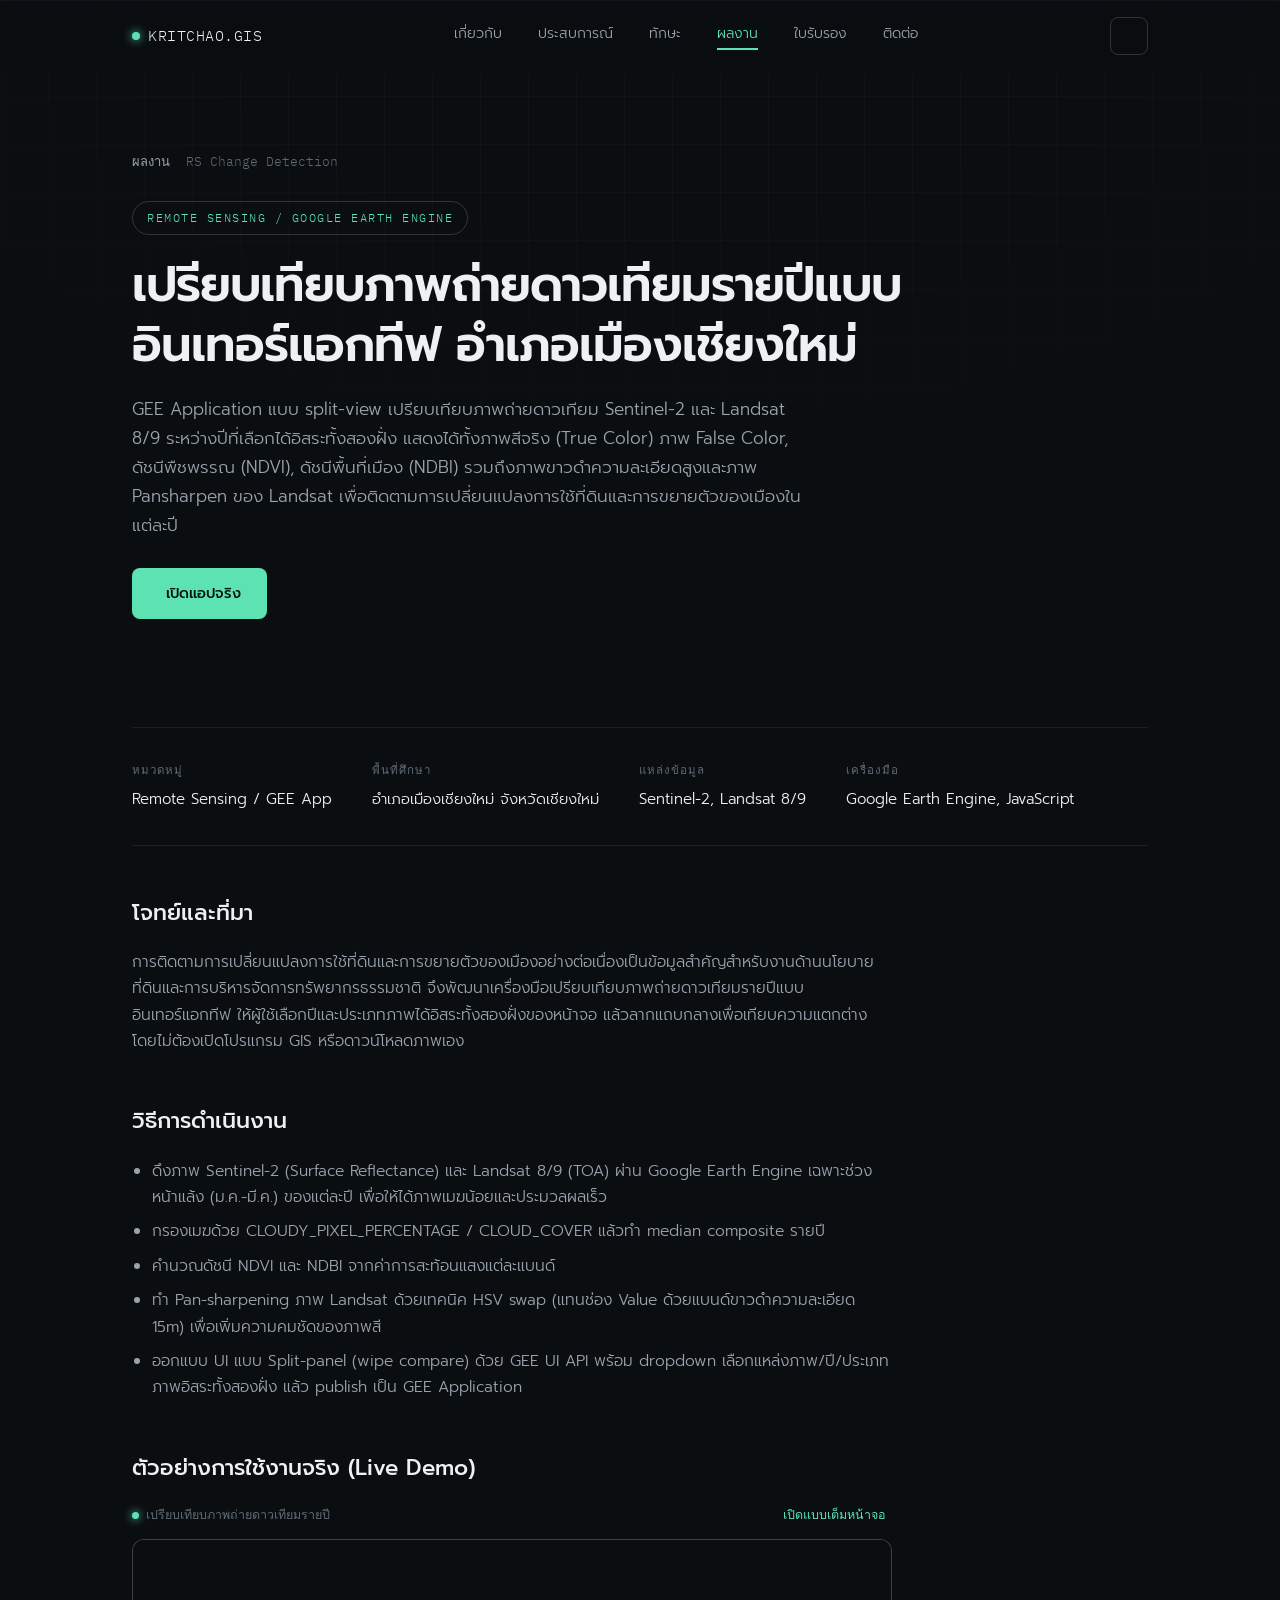
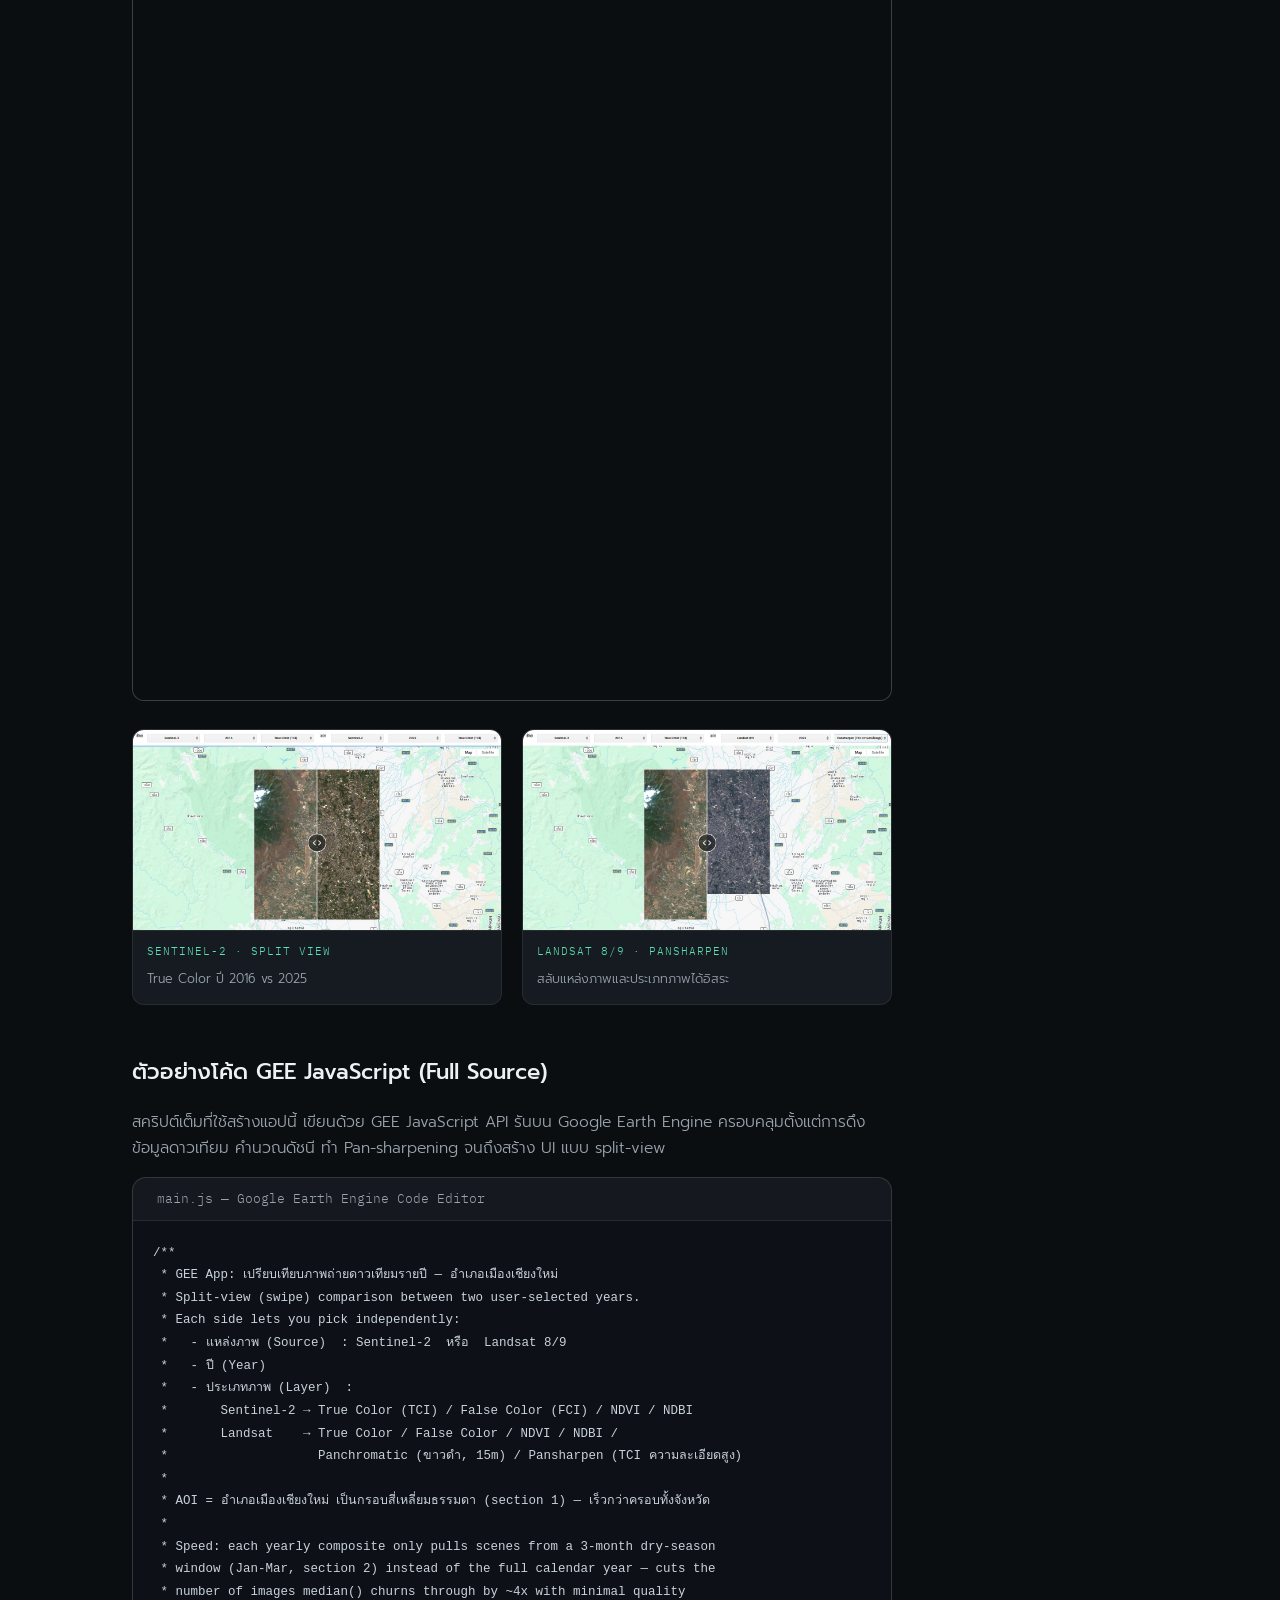
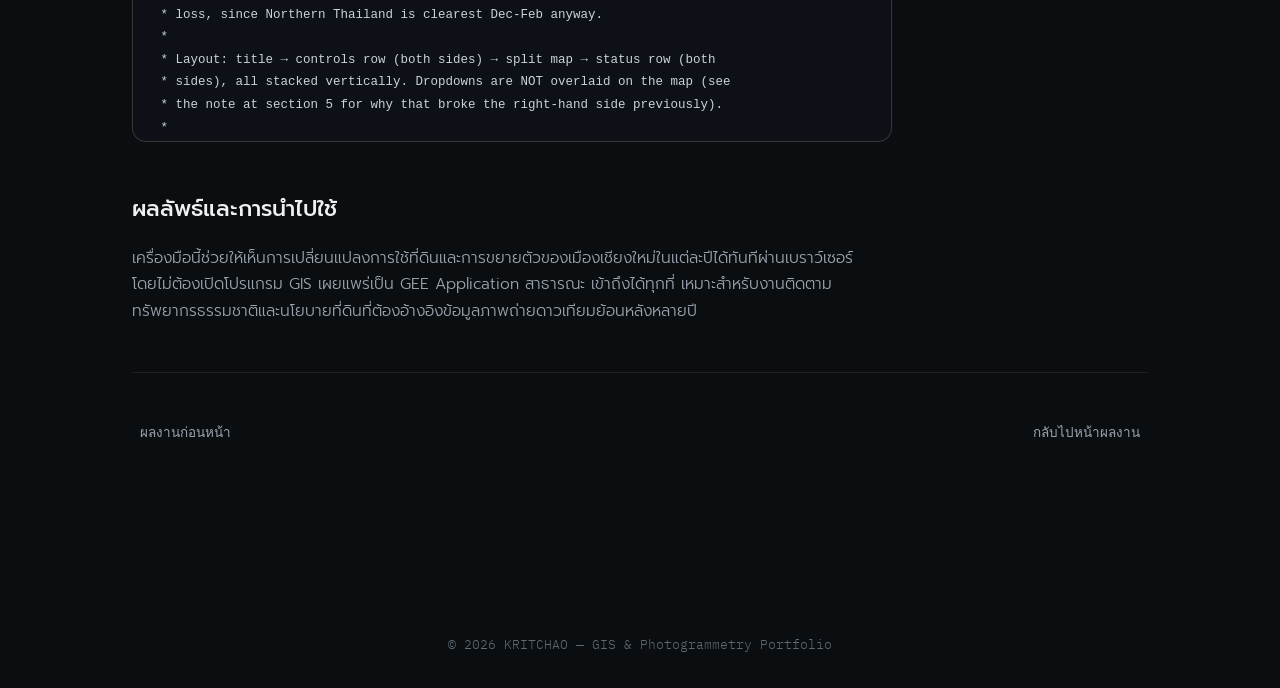
==== commit 3c4bea01: "Prevent mid-word line break on the GEE project page The Thai loanword "อินเทอร์แอกทีฟ" (interactive)" ====
--- a/projects/gee-chiangmai-compare.html
+++ b/projects/gee-chiangmai-compare.html
@@ -78,7 +78,7 @@
 
     <div class="content-block fade-in">
       <h2>โจทย์และที่มา</h2>
-      <p>การติดตามการเปลี่ยนแปลงการใช้ที่ดินและการขยายตัวของเมืองอย่างต่อเนื่องเป็นข้อมูลสำคัญสำหรับงานด้านนโยบายที่ดินและการบริหารจัดการทรัพยากรธรรมชาติ จึงพัฒนาเครื่องมือเปรียบเทียบภาพถ่ายดาวเทียมรายปีแบบอินเทอร์แอกทีฟ ให้ผู้ใช้เลือกปีและประเภทภาพได้อิสระทั้งสองฝั่งของหน้าจอ แล้วลากแถบกลางเพื่อเทียบความแตกต่าง โดยไม่ต้องเปิดโปรแกรม GIS หรือดาวน์โหลดภาพเอง</p>
+      <p>การติดตามการเปลี่ยนแปลงการใช้ที่ดินและการขยายตัวของเมืองอย่างต่อเนื่องเป็นข้อมูลสำคัญสำหรับงานด้านนโยบายที่ดินและการบริหารจัดการทรัพยากรธรรมชาติ จึงพัฒนาเครื่องมือเปรียบเทียบภาพถ่ายดาวเทียมรายปีแบบ<span class="nb">อินเทอร์แอกทีฟ</span> ให้ผู้ใช้เลือกปีและประเภทภาพได้อิสระทั้งสองฝั่งของหน้าจอ แล้วลากแถบกลางเพื่อเทียบความแตกต่าง โดยไม่ต้องเปิดโปรแกรม GIS หรือดาวน์โหลดภาพเอง</p>
     </div>
 
     <div class="content-block fade-in">
@@ -403,7 +403,8 @@
 
     <div class="content-block fade-in">
       <h2>ผลลัพธ์และการนำไปใช้</h2>
-      <p>เครื่องมือนี้ช่วยให้เห็นการเปลี่ยนแปลงการใช้ที่ดินและการขยายตัวของเมืองเชียงใหม่ในแต่ละปีได้ทันทีผ่านเบราว์เซอร์ โดยไม่ต้องเปิดโปรแกรม GIS เผยแพร่เป็น GEE Application สาธารณะ เข้าถึงได้ทุกที่ เหมาะสำหรับงานติดตามทรัพยากรธรรมชาติและนโยบายที่ดินที่ต้องอ้างอิงข้อมูลภาพถ่ายดาวเทียมย้อนหลังหลายปี</p>
+      <p>เครื่องมือนี้ช่วยให้เห็นการเปลี่ยนแปลงการใช้ที่ดินและการขยายตัวของเมืองเชียงใหม่ในแต่ละปีได้ทันทีผ่านเบราว์เซอร์<br>
+        โดยไม่ต้องเปิดโปรแกรม GIS เผยแพร่เป็น GEE Application สาธารณะ เข้าถึงได้ทุกที่ เหมาะสำหรับงานติดตามทรัพยากรธรรมชาติและนโยบายที่ดินที่ต้องอ้างอิงข้อมูลภาพถ่ายดาวเทียมย้อนหลังหลายปี</p>
     </div>
 
     <div class="proj-nav">
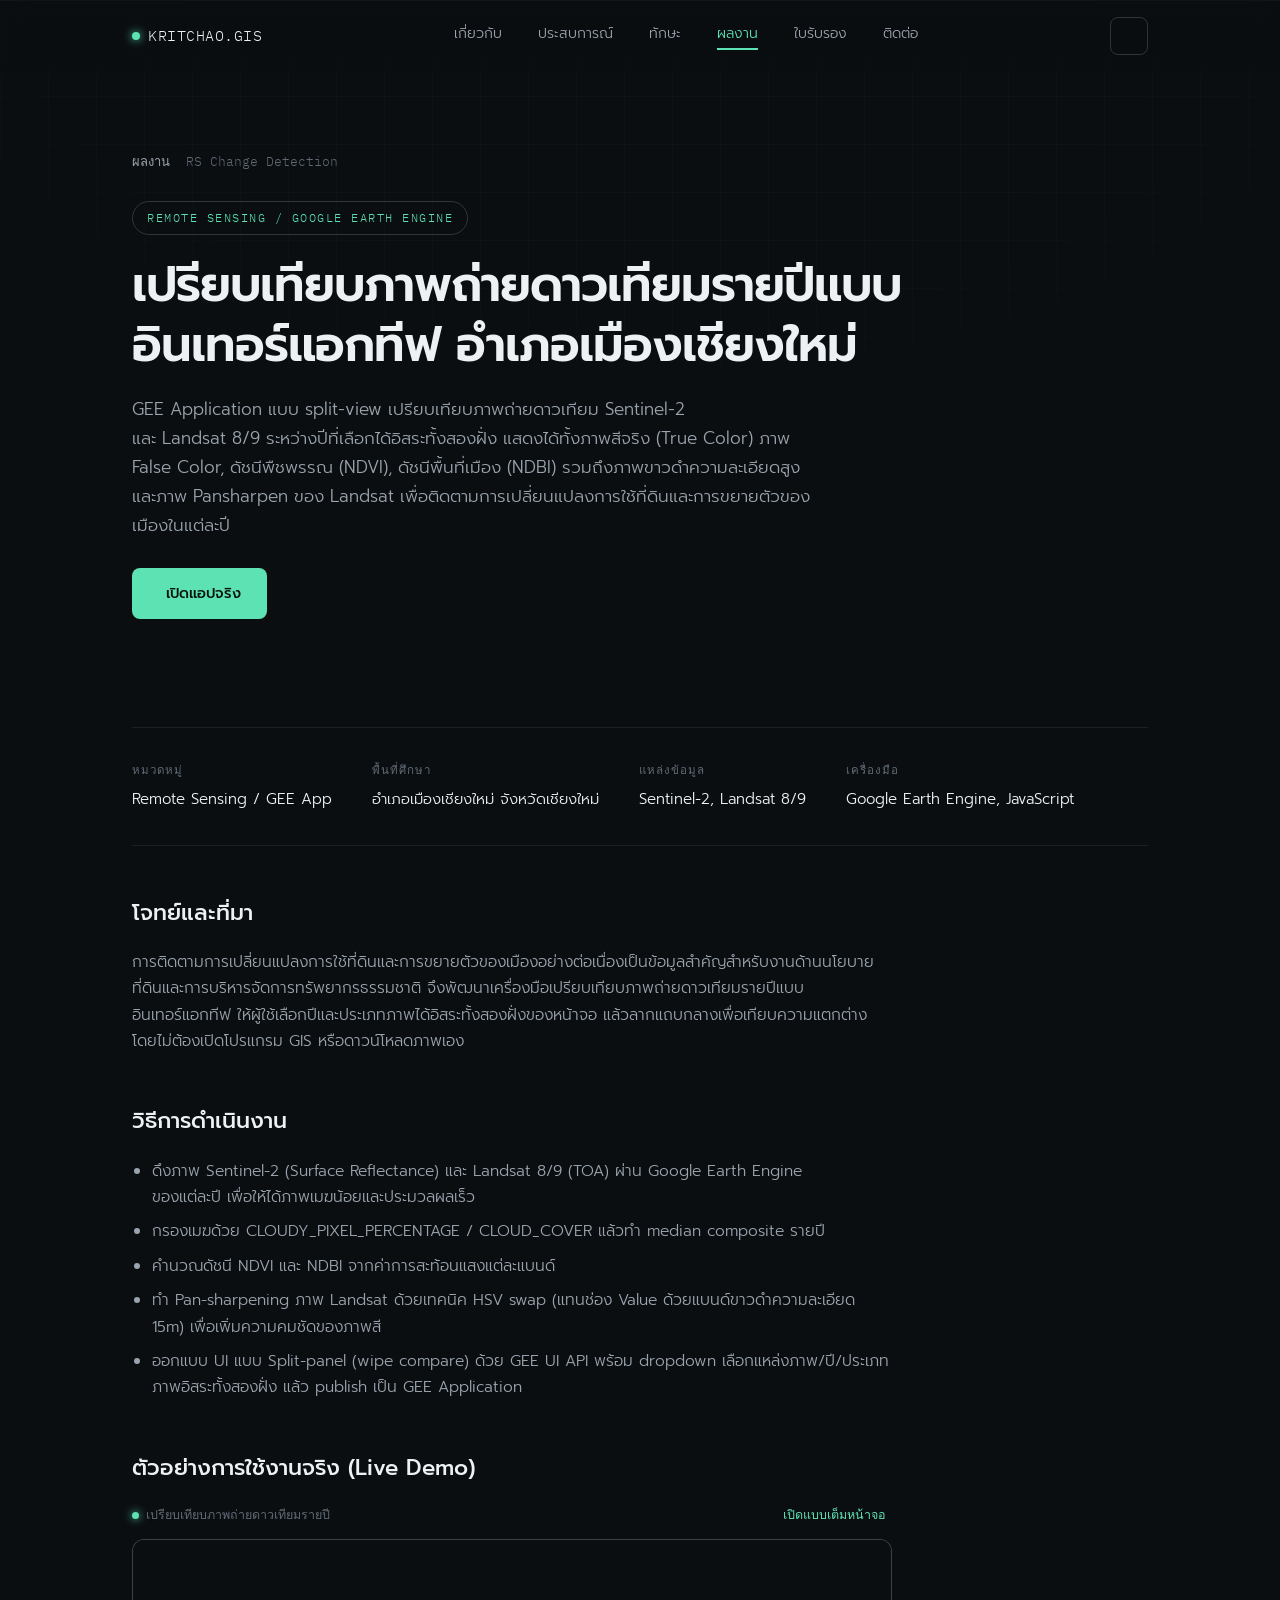
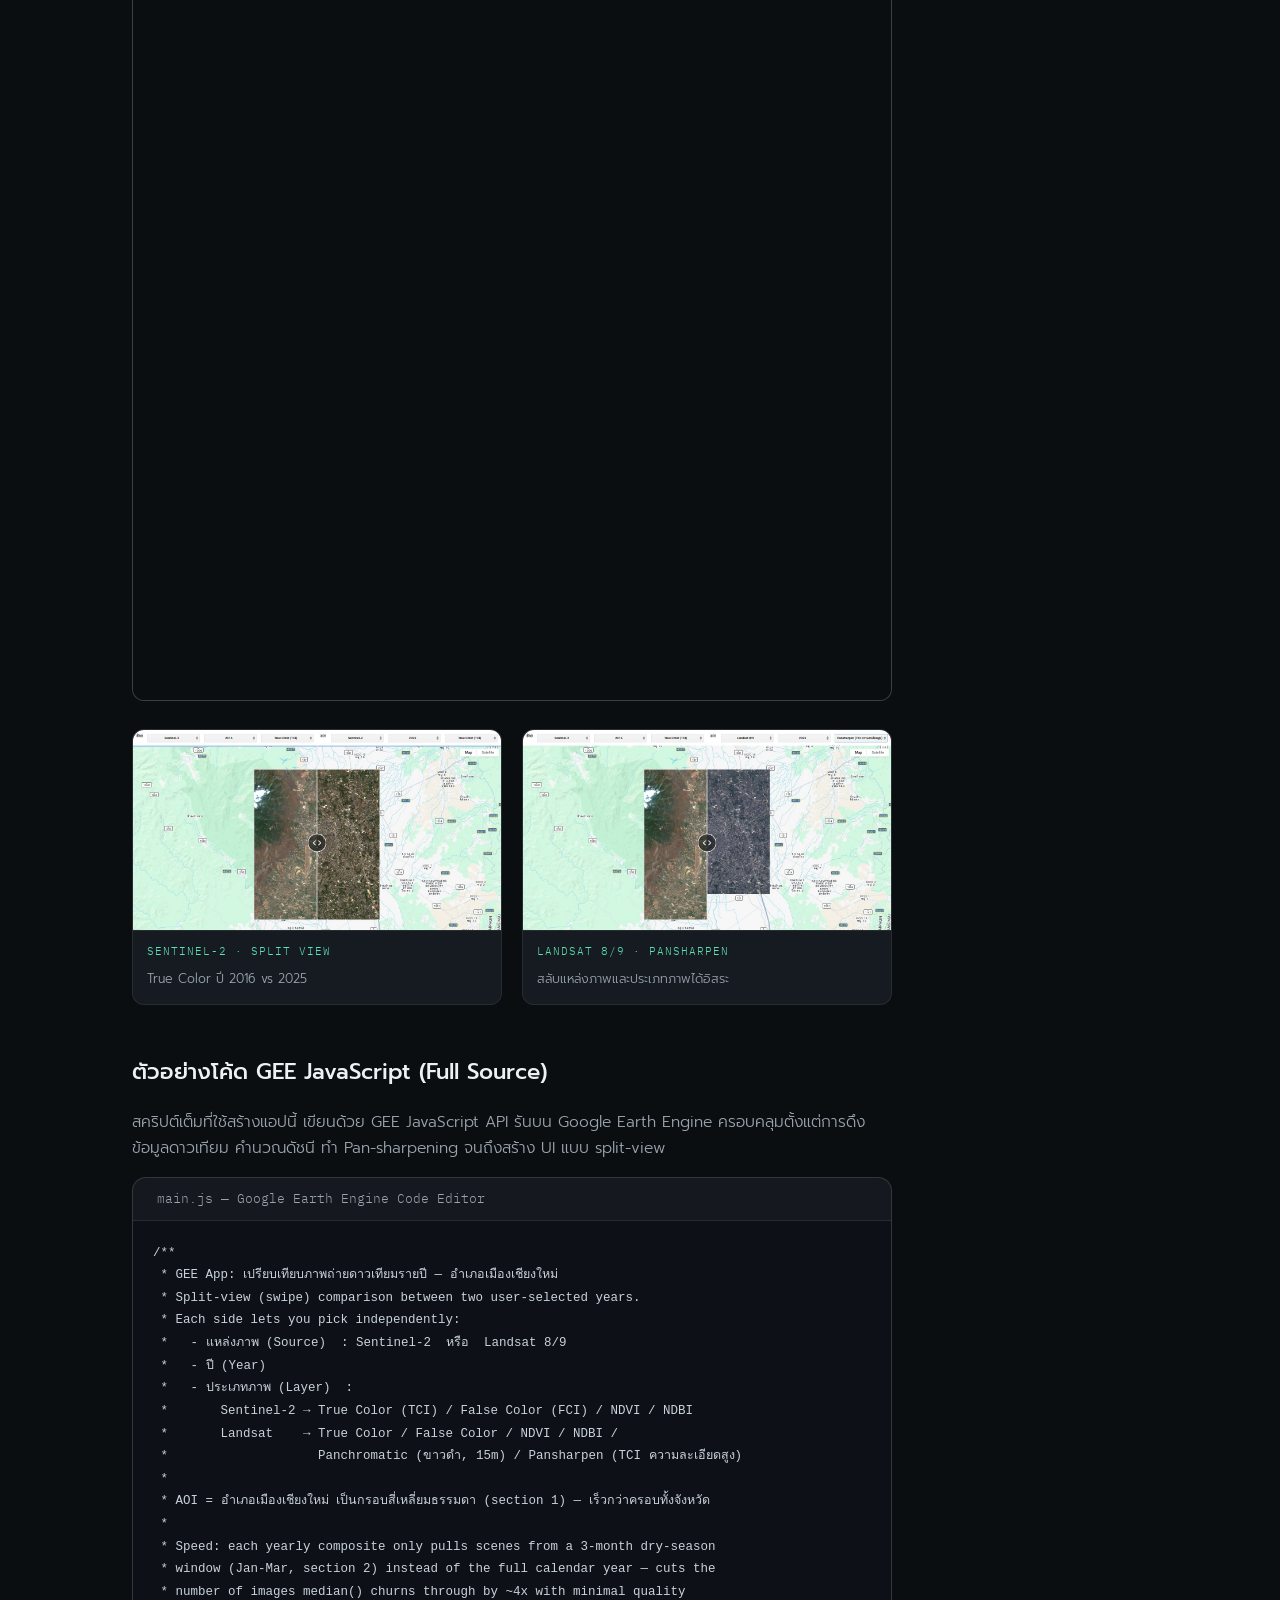
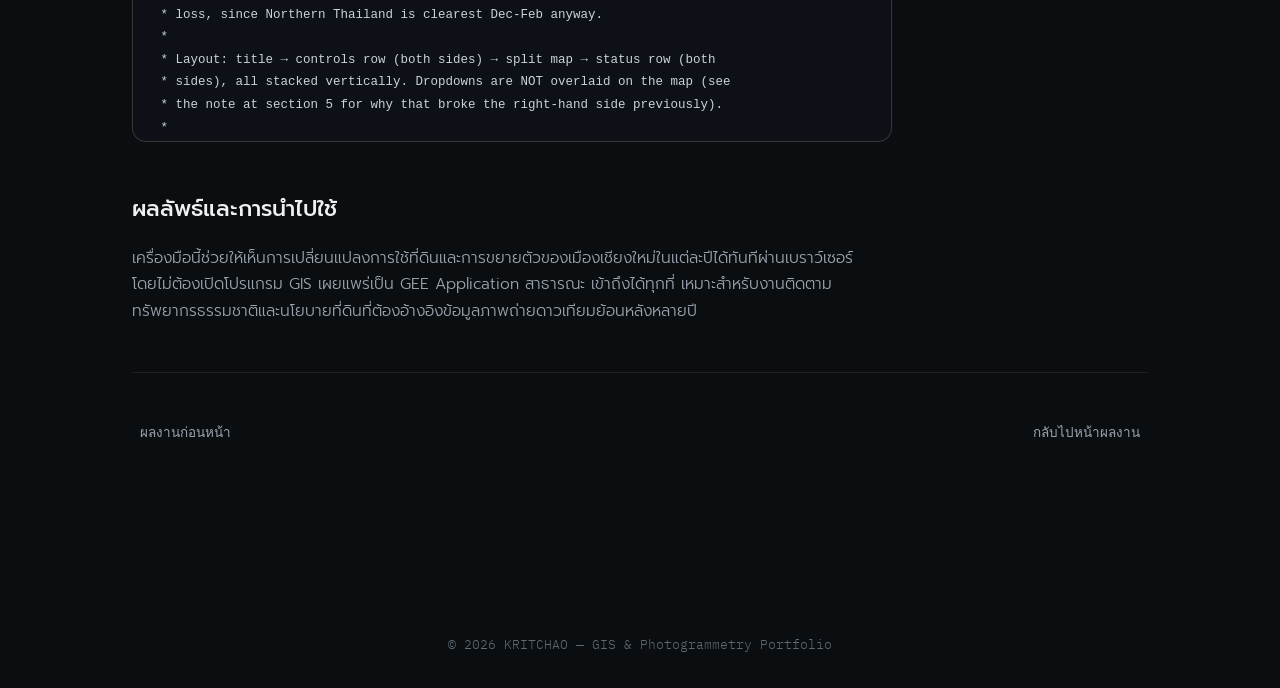
==== commit de1d1119: "Update GEE project page wording to match the current code Remove the dry-season (Jan-Mar) date-range" ====
--- a/projects/gee-chiangmai-compare.html
+++ b/projects/gee-chiangmai-compare.html
@@ -60,7 +60,7 @@
     <div class="breadcrumb"><a href="../index.html#projects">ผลงาน</a> <i class="ti ti-chevron-right"></i> <span>RS Change Detection</span></div>
     <div class="proj-cat-badge">Remote Sensing / Google Earth Engine</div>
     <h1>เปรียบเทียบภาพถ่ายดาวเทียมรายปีแบบ<span class="nb">อินเทอร์แอกทีฟ</span> <span class="nb">อำเภอเมืองเชียงใหม่</span></h1>
-    <p class="proj-lede">GEE Application แบบ split-view เปรียบเทียบภาพถ่ายดาวเทียม Sentinel-2 และ Landsat 8/9 ระหว่างปีที่เลือกได้อิสระทั้งสองฝั่ง แสดงได้ทั้งภาพสีจริง (True Color) ภาพ False Color, ดัชนีพืชพรรณ (NDVI), ดัชนีพื้นที่เมือง (NDBI) รวมถึงภาพขาวดำความละเอียดสูงและภาพ Pansharpen ของ Landsat เพื่อติดตามการเปลี่ยนแปลงการใช้ที่ดินและการขยายตัวของเมืองในแต่ละปี</p>
+    <p class="proj-lede">GEE Application แบบ split-view เปรียบเทียบภาพถ่ายดาวเทียม Sentinel-2 <span class="nb">และ Landsat 8/9</span> ระหว่างปีที่เลือกได้อิสระทั้งสองฝั่ง แสดงได้ทั้งภาพสีจริง (True Color) ภาพ False Color, ดัชนีพืชพรรณ (NDVI), ดัชนีพื้นที่เมือง (NDBI) รวมถึงภาพขาวดำความละเอียดสูงและภาพ Pansharpen ของ Landsat เพื่อติดตามการเปลี่ยนแปลงการใช้ที่ดินและการขยายตัวของเมืองในแต่ละปี</p>
     <div class="cta-row" style="margin-top:28px;">
       <a href="https://ee-phiphi11200245.projects.earthengine.app/view/chiangmai-s2-compare" target="_blank" rel="noopener" class="btn btn-primary"><i class="ti ti-external-link"></i> เปิดแอปจริง</a>
     </div>
@@ -84,7 +84,8 @@
     <div class="content-block fade-in">
       <h2>วิธีการดำเนินงาน</h2>
       <ul>
-        <li>ดึงภาพ Sentinel-2 (Surface Reflectance) และ Landsat 8/9 (TOA) ผ่าน Google Earth Engine เฉพาะช่วงหน้าแล้ง (ม.ค.-มี.ค.) ของแต่ละปี เพื่อให้ได้ภาพเมฆน้อยและประมวลผลเร็ว</li>
+        <li>ดึงภาพ Sentinel-2 (Surface Reflectance) และ Landsat 8/9 (TOA) ผ่าน Google Earth Engine<br>
+          ของแต่ละปี เพื่อให้ได้ภาพเมฆน้อยและประมวลผลเร็ว</li>
         <li>กรองเมฆด้วย CLOUDY_PIXEL_PERCENTAGE / CLOUD_COVER แล้วทำ median composite รายปี</li>
         <li>คำนวณดัชนี NDVI และ NDBI จากค่าการสะท้อนแสงแต่ละแบนด์</li>
         <li>ทำ Pan-sharpening ภาพ Landsat ด้วยเทคนิค HSV swap (แทนช่อง Value ด้วยแบนด์ขาวดำความละเอียด 15m) เพื่อเพิ่มความคมชัดของภาพสี</li>
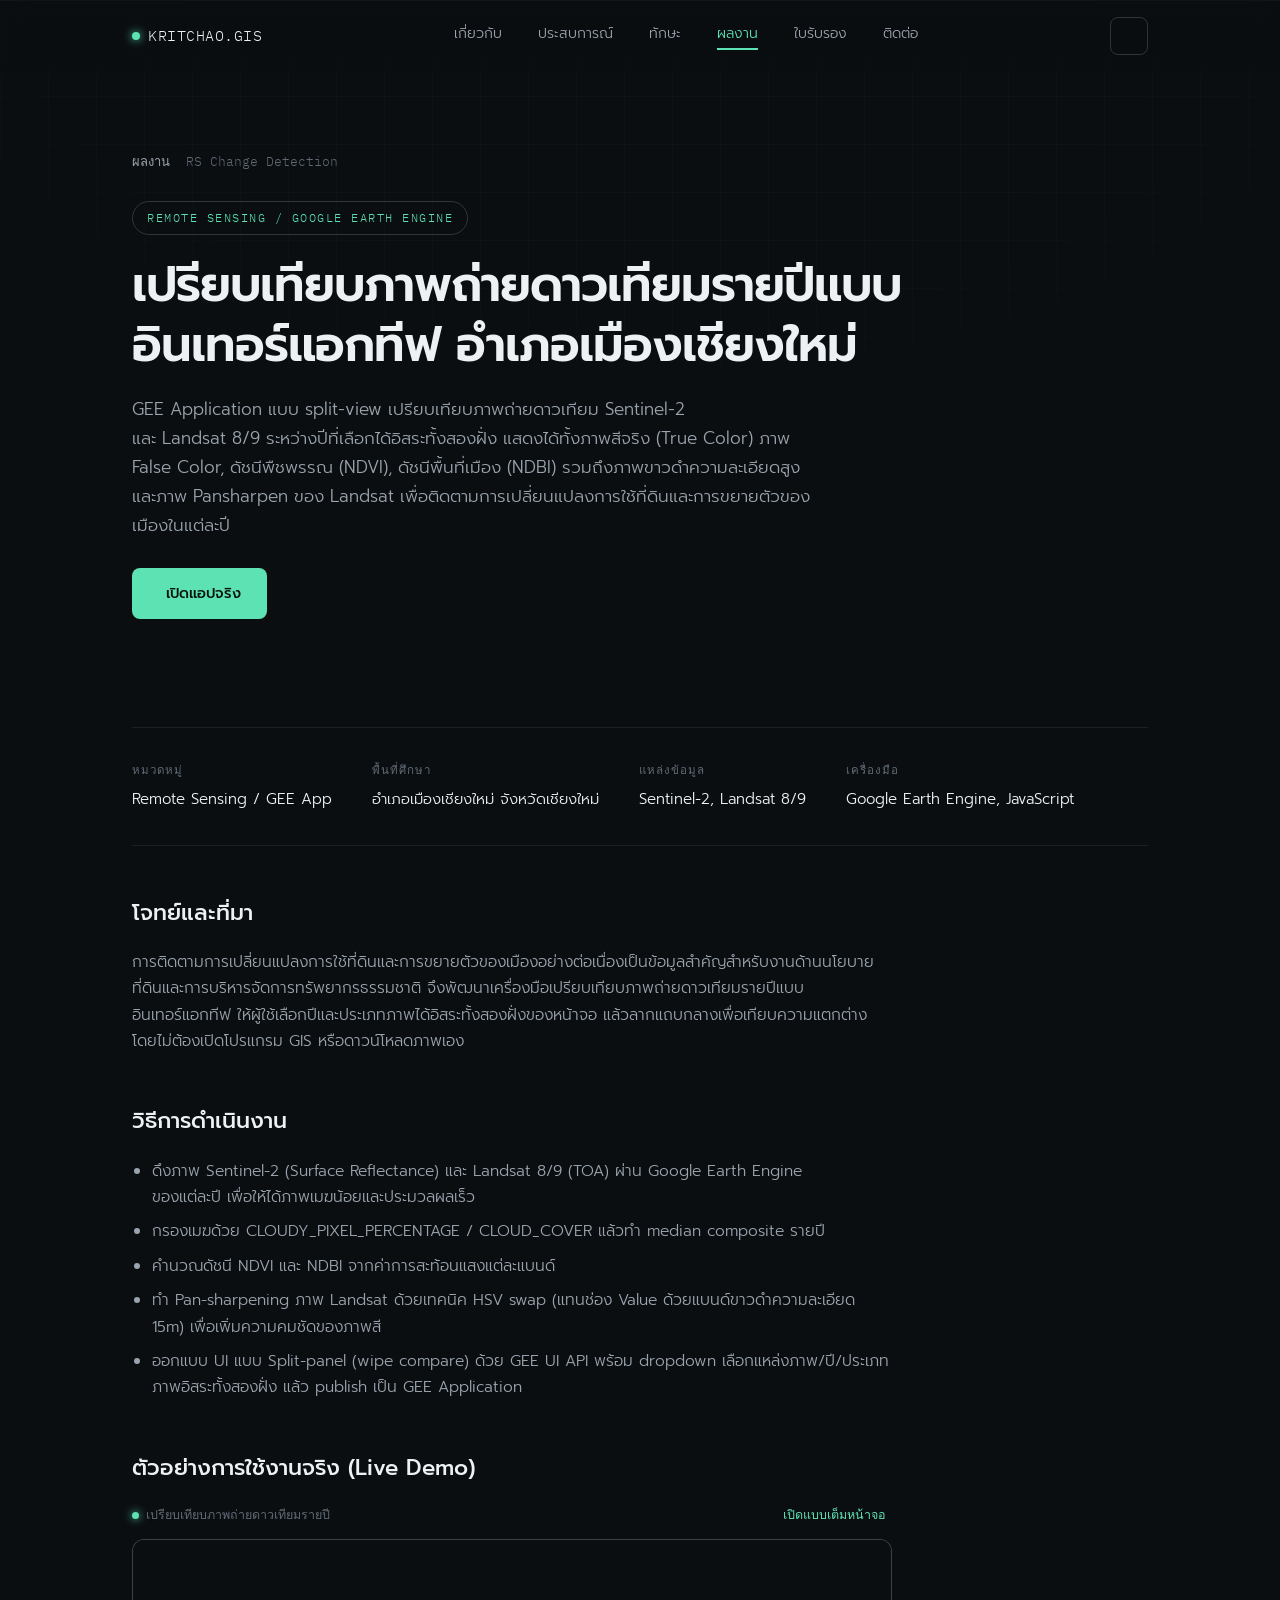
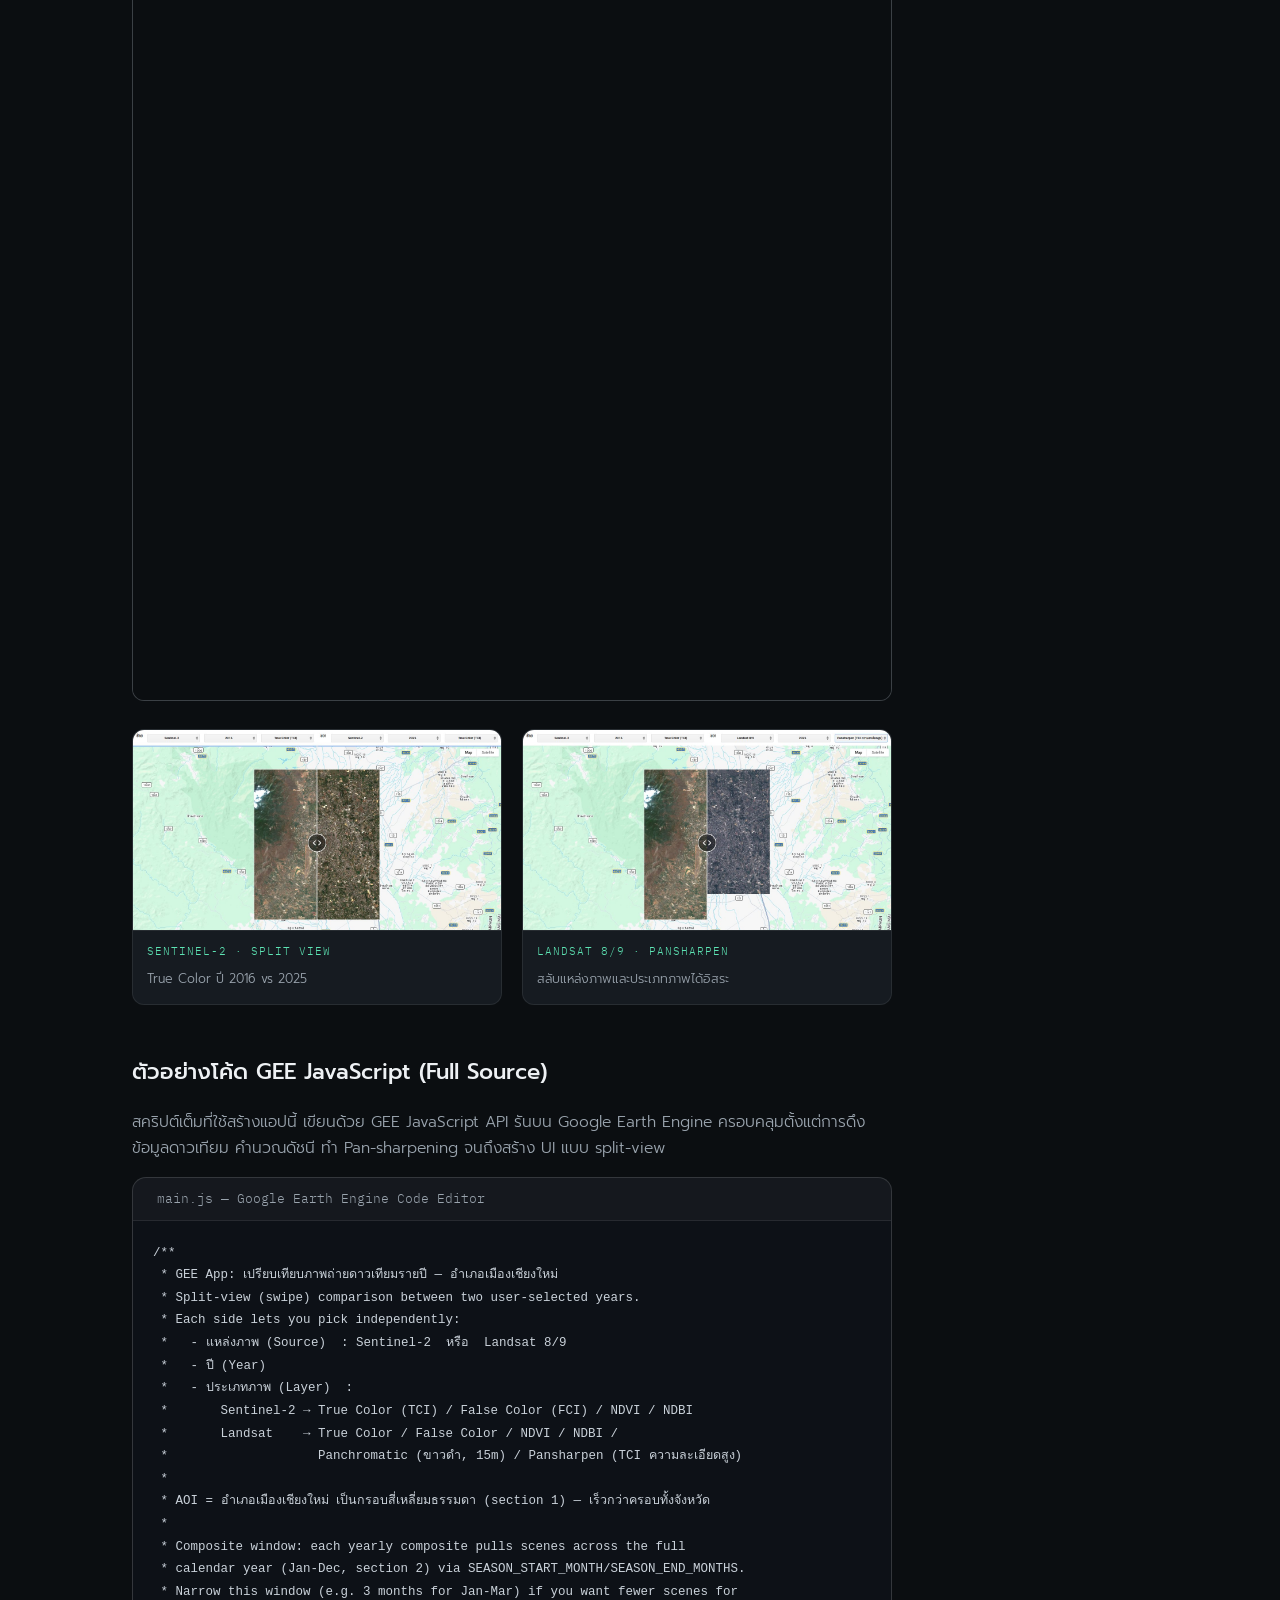
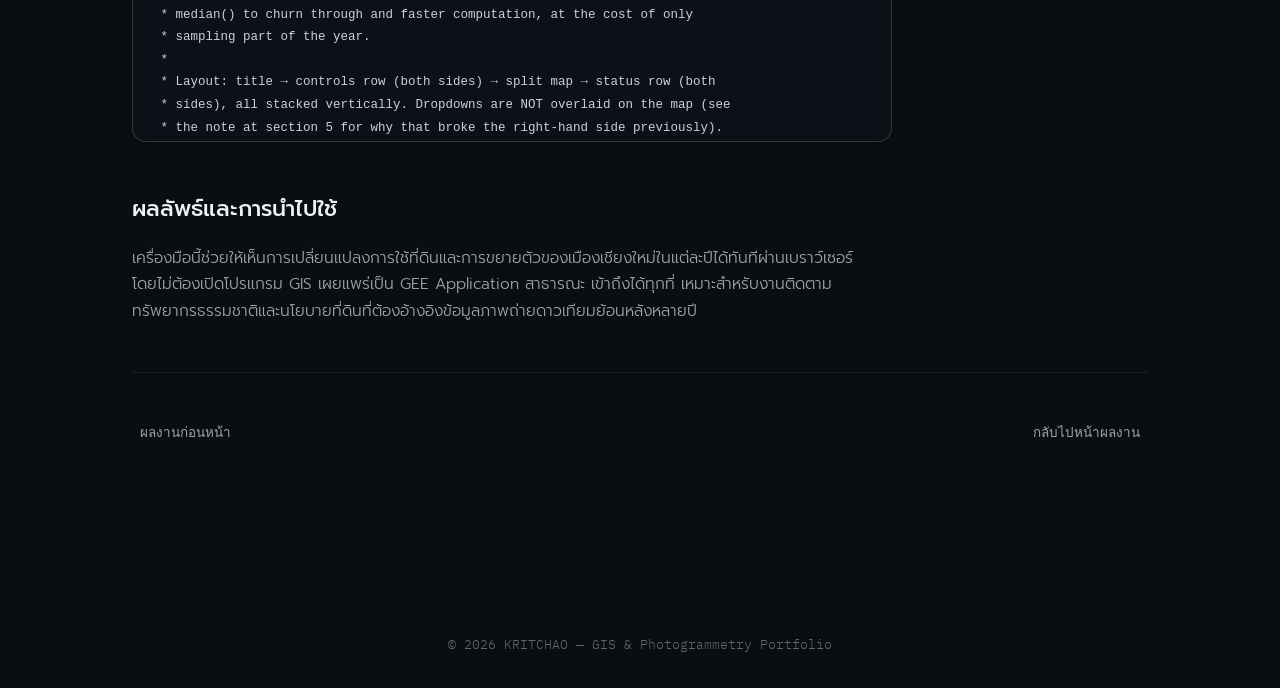
==== commit 68425f03: "Re-sync GEE code block after updating stale comments in main.js Co-Authored-By: Claude Sonnet 5 <nor" ====
--- a/projects/gee-chiangmai-compare.html
+++ b/projects/gee-chiangmai-compare.html
@@ -133,10 +133,11 @@
  *
  * AOI = อำเภอเมืองเชียงใหม่ เป็นกรอบสี่เหลี่ยมธรรมดา (section 1) — เร็วกว่าครอบทั้งจังหวัด
  *
- * Speed: each yearly composite only pulls scenes from a 3-month dry-season
- * window (Jan-Mar, section 2) instead of the full calendar year — cuts the
- * number of images median() churns through by ~4x with minimal quality
- * loss, since Northern Thailand is clearest Dec-Feb anyway.
+ * Composite window: each yearly composite pulls scenes across the full
+ * calendar year (Jan-Dec, section 2) via SEASON_START_MONTH/SEASON_END_MONTHS.
+ * Narrow this window (e.g. 3 months for Jan-Mar) if you want fewer scenes for
+ * median() to churn through and faster computation, at the cost of only
+ * sampling part of the year.
  *
  * Layout: title → controls row (both sides) → split map → status row (both
  * sides), all stacked vertically. Dropdowns are NOT overlaid on the map (see
@@ -152,9 +153,9 @@
  * CUSTOMIZE:
  *  - AOI: section 1 — plain bbox, edit the 4 coordinates directly.
  *  - YEARS: section 5.
- *  - Composite date window: DRY_SEASON_START_MONTH / DRY_SEASON_MONTHS in
- *    section 2. Widen this (or set DRY_SEASON_MONTHS to 12) if a particular
- *    year&#x27;s Jan-Mar composite still looks too cloudy.
+ *  - Composite date window: SEASON_START_MONTH / SEASON_END_MONTHS in
+ *    section 2 (currently the full year, Jan-Dec). Narrow it — e.g.
+ *    SEASON_END_MONTHS = 3 for Jan-Mar only — for faster computation.
  *  - Cloud filter thresholds: section 2 (CLOUDY_PIXEL_PERCENTAGE / CLOUD_COVER).
  *  - Pansharpen min/max stretch: section 4 (TOA reflectance scale — tweak
  *    after a visual check, this wasn&#x27;t hand-tuned against a live run).
@@ -175,20 +176,20 @@
 // ============================================================
 // 2. Composites per data source (cloud-filtered median, per year)
 //
-//    Speed: use a 3-month dry-season window (Jan-Mar) instead of the full
-//    calendar year. Northern Thailand is clearest Dec-Feb, so this window
-//    still gives a clean composite while cutting the number of candidate
-//    scenes median() has to churn through by roughly 4x — the interactive
-//    dropdowns stay fully live (every year still computed on demand), this
-//    just makes each computation itself faster. Widen back to a full year
-//    (see DRY_SEASON_* below) if a given year&#x27;s window turns out too cloudy.
-// ============================================================
-var DRY_SEASON_START_MONTH = 1; // January
-var DRY_SEASON_MONTHS = 3;      // Jan-Mar
+//    Uses the full calendar year (Jan-Dec) by default so every scene that
+//    passes the cloud filter counts toward the median — the most complete
+//    composite. The interactive dropdowns stay fully live either way (every
+//    year is still computed on demand); narrowing SEASON_START_MONTH/
+//    SEASON_END_MONTHS below to a shorter window (e.g. Jan-Mar, when
+//    Northern Thailand is clearest) trades some completeness for a faster
+//    per-year computation, since median() then churns through fewer scenes.
+// ============================================================
+var SEASON_START_MONTH = 1; // January
+var SEASON_END_MONTHS = 12;      // Jan-Dec
 
 function getS2Composite(year) {
-  var start = ee.Date.fromYMD(year, DRY_SEASON_START_MONTH, 1);
-  var end = start.advance(DRY_SEASON_MONTHS, &#x27;month&#x27;);
+  var start = ee.Date.fromYMD(year, SEASON_START_MONTH, 1);
+  var end = start.advance(SEASON_END_MONTHS, &#x27;month&#x27;);
   return ee.ImageCollection(&#x27;COPERNICUS/S2_SR_HARMONIZED&#x27;)
     .filterBounds(aoi)
     .filterDate(start, end)
@@ -207,8 +208,8 @@
 // Landsat: TOA collection (not Surface Reflectance) so the 15m panchromatic
 // band (B8) is available for the Panchromatic/Pansharpen layer options.
 function getLandsatComposite(year) {
-  var start = ee.Date.fromYMD(year, DRY_SEASON_START_MONTH, 1);
-  var end = start.advance(DRY_SEASON_MONTHS, &#x27;month&#x27;);
+  var start = ee.Date.fromYMD(year, SEASON_START_MONTH, 1);
+  var end = start.advance(SEASON_END_MONTHS, &#x27;month&#x27;);
   var l8 = ee.ImageCollection(&#x27;LANDSAT/LC08/C02/T1_TOA&#x27;)
     .filterBounds(aoi).filterDate(start, end)
     .filter(ee.Filter.lt(&#x27;CLOUD_COVER&#x27;, 20));
@@ -298,7 +299,7 @@
 //    dropdown/label in ordinary flow panels above/below the split map
 //    sidesteps this entirely — nothing is ever overlaid on a masked map.
 // ============================================================
-var YEARS = [&#x27;2018&#x27;, &#x27;2019&#x27;, &#x27;2020&#x27;, &#x27;2021&#x27;, &#x27;2022&#x27;, &#x27;2023&#x27;, &#x27;2024&#x27;, &#x27;2025&#x27;];
+var YEARS = [&#x27;2016&#x27;, &#x27;2017&#x27;, &#x27;2018&#x27;, &#x27;2019&#x27;, &#x27;2020&#x27;, &#x27;2021&#x27;, &#x27;2022&#x27;, &#x27;2023&#x27;, &#x27;2024&#x27;, &#x27;2025&#x27;];
 
 function buildSide(defaultSource, defaultYear, defaultLayer, sideLabel) {
   var map = ui.Map();
--- a/style.css
+++ b/style.css
@@ -223,6 +223,11 @@
 .about-grid p strong{color:var(--text);font-weight:500;}
 .stat-block{display:grid;grid-template-columns:1fr 1fr;gap:22px;}
 .stat-card{background:var(--card);border:1px solid var(--border);border-radius:12px;padding:22px 20px;}
+
+.vision{padding:64px 0;}
+.vision-box{border-left:3px solid var(--accent);padding:6px 0 6px 28px;}
+.vision-label{font-family:var(--mono);color:var(--accent);font-size:13px;letter-spacing:2px;margin-bottom:10px;}
+.vision-text{font-size:clamp(20px,3vw,28px);font-weight:500;line-height:1.5;letter-spacing:-0.3px;}
 .stat-num{font-family:var(--mono);font-size:28px;color:var(--accent);font-weight:500;}
 .stat-label{font-size:13px;color:var(--text-dim);margin-top:6px;}
 
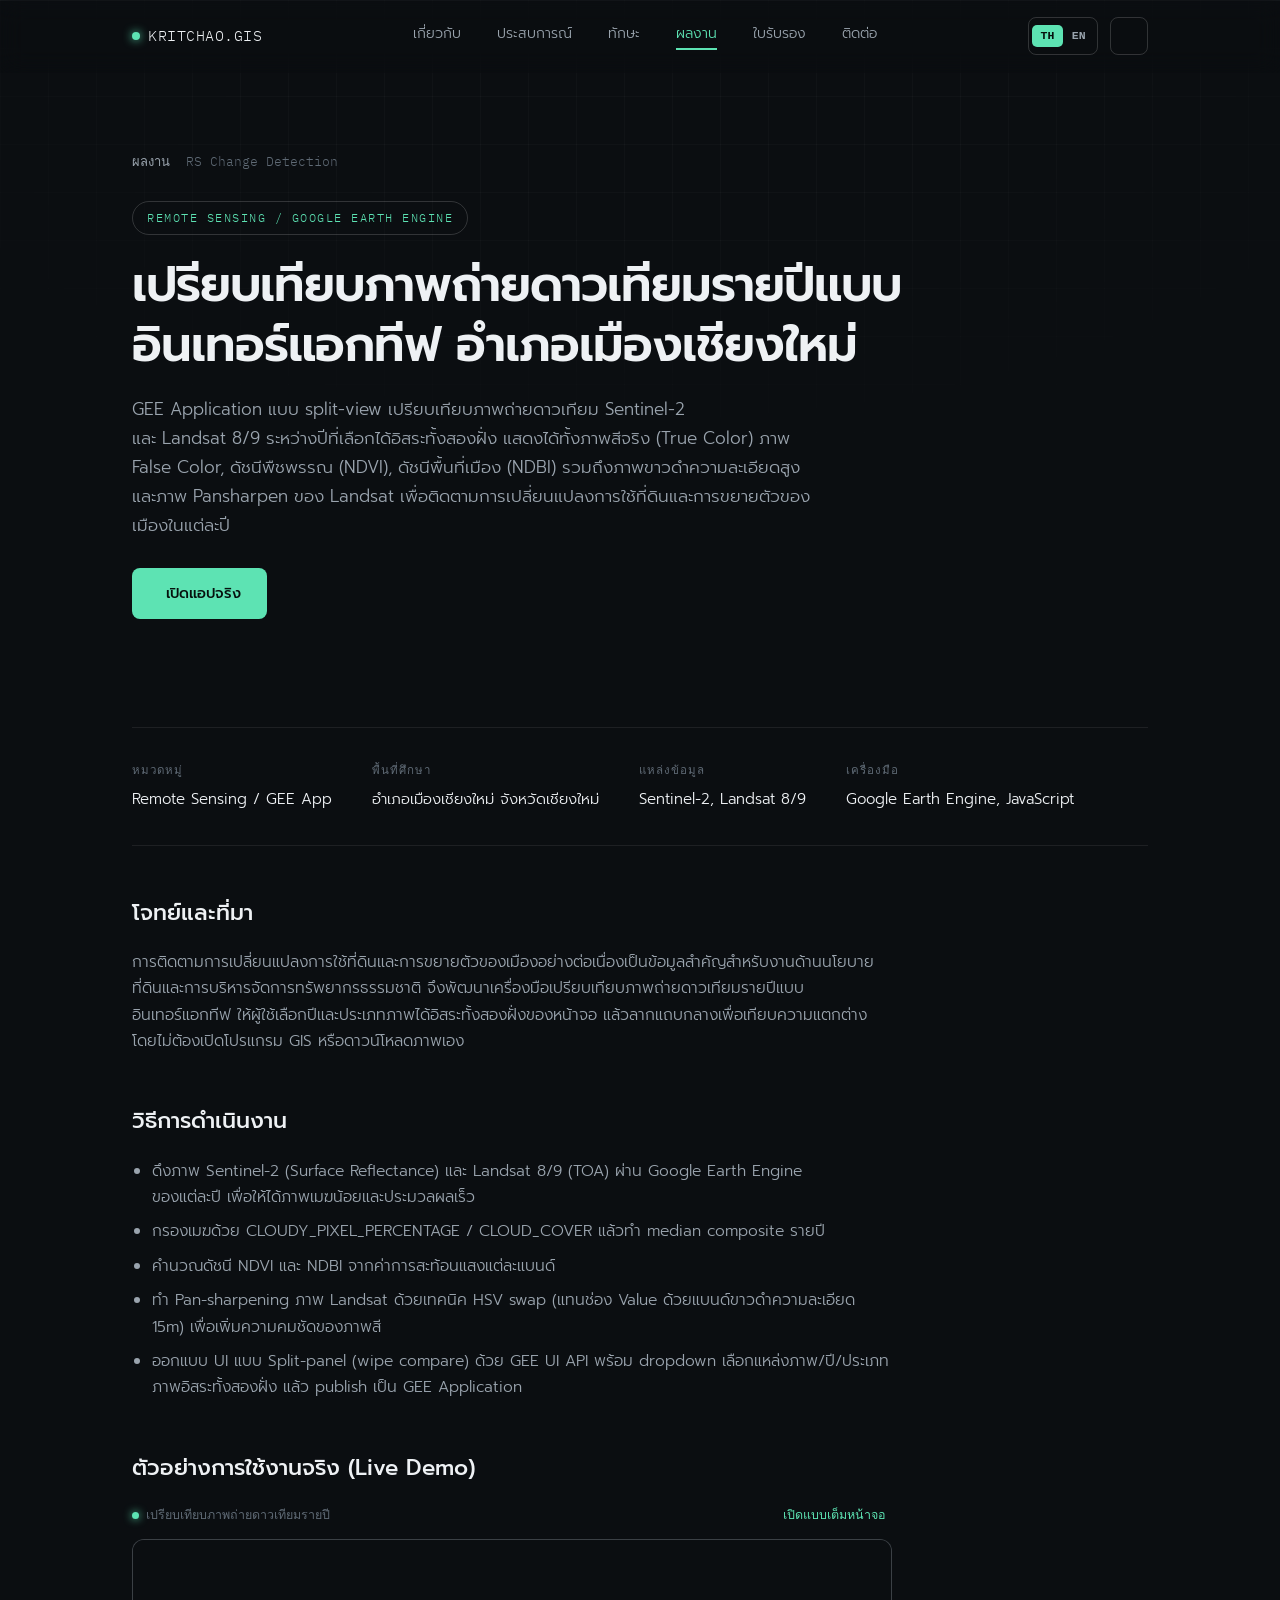
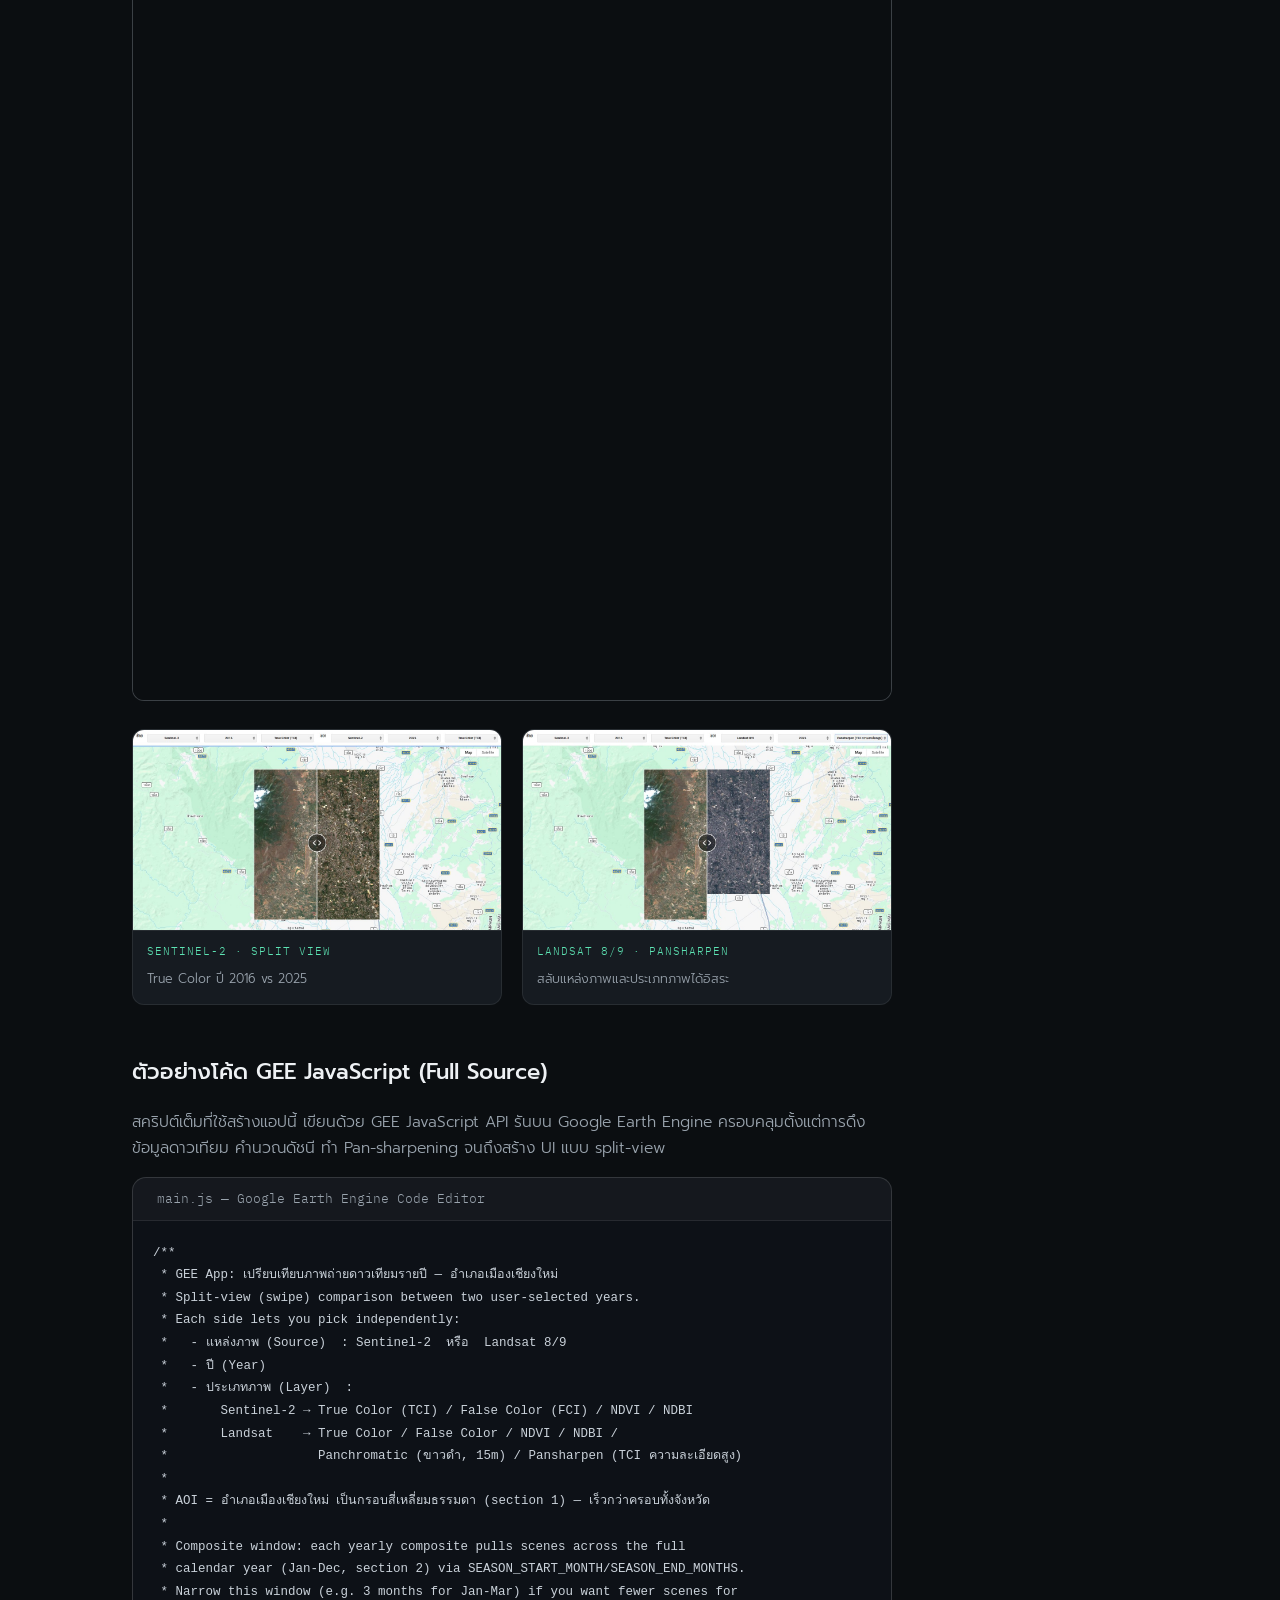
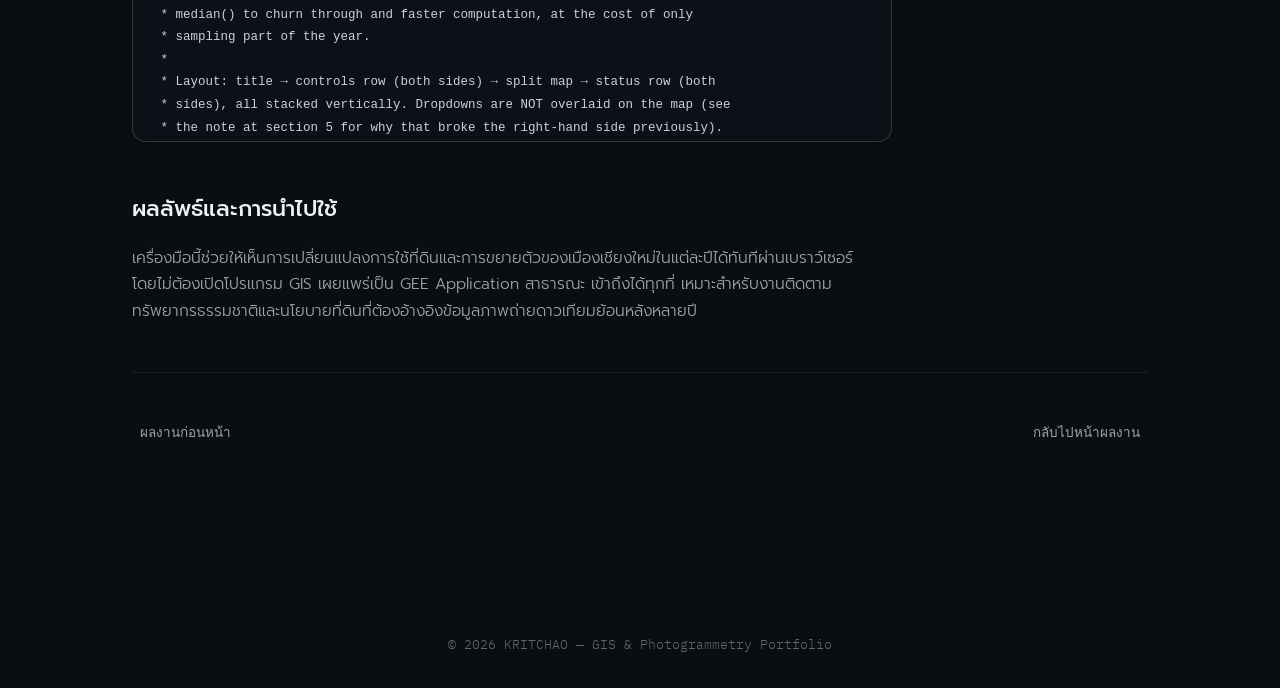
==== commit 7ab14038: "Add TH/EN language toggle and phone contact info Translate all pages (index + 7 project pages) to En" ====
--- a/projects/gee-chiangmai-compare.html
+++ b/projects/gee-chiangmai-compare.html
@@ -3,8 +3,9 @@
 <head>
 <meta charset="UTF-8">
   <script>try{if(localStorage.getItem('theme')==='light')document.documentElement.setAttribute('data-theme','light');}catch(e){}</script>
+  <script>try{document.documentElement.setAttribute('data-lang',localStorage.getItem('lang')==='en'?'en':'th');}catch(e){}</script>
 <meta name="viewport" content="width=device-width, initial-scale=1.0">
-<title>เปรียบเทียบภาพถ่ายดาวเทียมรายปีด้วย Google Earth Engine | Kritchao Portfolio</title>
+<title data-en="Year-by-Year Satellite Comparison with Google Earth Engine | Kritchao Portfolio">เปรียบเทียบภาพถ่ายดาวเทียมรายปีด้วย Google Earth Engine | Kritchao Portfolio</title>
 <link rel="preconnect" href="https://fonts.googleapis.com">
 <link href="https://fonts.googleapis.com/css2?family=Prompt:wght@300;400;500;600;700&family=IBM+Plex+Mono:wght@400;500&display=swap" rel="stylesheet">
 <link rel="stylesheet" href="https://cdnjs.cloudflare.com/ajax/libs/tabler-icons/3.46.0/tabler-icons.min.css">
@@ -36,33 +37,33 @@
   <div class="wrap">
     <a href="../index.html" class="logo"><span class="dot"></span>KRITCHAO.GIS</a>
     <div class="navlinks">
-      <a href="../index.html#about">เกี่ยวกับ</a>
-      <a href="../index.html#experience">ประสบการณ์</a>
-      <a href="../index.html#skills">ทักษะ</a>
-      <a href="../index.html#projects" class="active">ผลงาน</a>
-      <a href="../index.html#certificates">ใบรับรอง</a>
-      <a href="../index.html#contact">ติดต่อ</a>
-    </div>
-    <div class="nav-actions"><button class="theme-toggle" id="themeToggle" aria-label="สลับธีมสว่าง/มืด" title="สลับธีมสว่าง/มืด"><i class="ti ti-sun"></i><i class="ti ti-moon"></i></button><button class="nav-toggle" id="navToggle" aria-label="เปิดเมนู"><span class="nav-toggle-bar"></span><span class="nav-toggle-bar"></span><span class="nav-toggle-bar"></span></button></div>
+      <a href="../index.html#about" data-en="About">เกี่ยวกับ</a>
+      <a href="../index.html#experience" data-en="Experience">ประสบการณ์</a>
+      <a href="../index.html#skills" data-en="Skills">ทักษะ</a>
+      <a href="../index.html#projects" class="active" data-en="Projects">ผลงาน</a>
+      <a href="../index.html#certificates" data-en="Certificates">ใบรับรอง</a>
+      <a href="../index.html#contact" data-en="Contact">ติดต่อ</a>
+    </div>
+    <div class="nav-actions"><button class="lang-toggle" id="langToggle" aria-label="Switch language / สลับภาษา" title="Switch language / สลับภาษา"><span class="lang-th">TH</span><span class="lang-en">EN</span></button><button class="theme-toggle" id="themeToggle" data-en-aria-label="Toggle light/dark theme" data-en-title="Toggle light/dark theme" aria-label="สลับธีมสว่าง/มืด" title="สลับธีมสว่าง/มืด"><i class="ti ti-sun"></i><i class="ti ti-moon"></i></button><button class="nav-toggle" id="navToggle" data-en-aria-label="Open menu" aria-label="เปิดเมนู"><span class="nav-toggle-bar"></span><span class="nav-toggle-bar"></span><span class="nav-toggle-bar"></span></button></div>
   </div>
   <div class="nav-dropdown" id="navDropdown">
-      <a href="../index.html#about">เกี่ยวกับ</a>
-      <a href="../index.html#experience">ประสบการณ์</a>
-      <a href="../index.html#skills">ทักษะ</a>
-      <a href="../index.html#projects">ผลงาน</a>
-      <a href="../index.html#certificates">ใบรับรอง</a>
-      <a href="../index.html#contact">ติดต่อ</a>
+      <a href="../index.html#about" data-en="About">เกี่ยวกับ</a>
+      <a href="../index.html#experience" data-en="Experience">ประสบการณ์</a>
+      <a href="../index.html#skills" data-en="Skills">ทักษะ</a>
+      <a href="../index.html#projects" data-en="Projects">ผลงาน</a>
+      <a href="../index.html#certificates" data-en="Certificates">ใบรับรอง</a>
+      <a href="../index.html#contact" data-en="Contact">ติดต่อ</a>
   </div>
 </nav>
 
 <section class="proj-hero">
   <div class="wrap">
-    <div class="breadcrumb"><a href="../index.html#projects">ผลงาน</a> <i class="ti ti-chevron-right"></i> <span>RS Change Detection</span></div>
+    <div class="breadcrumb"><a href="../index.html#projects" data-en="Projects">ผลงาน</a> <i class="ti ti-chevron-right"></i> <span>RS Change Detection</span></div>
     <div class="proj-cat-badge">Remote Sensing / Google Earth Engine</div>
-    <h1>เปรียบเทียบภาพถ่ายดาวเทียมรายปีแบบ<span class="nb">อินเทอร์แอกทีฟ</span> <span class="nb">อำเภอเมืองเชียงใหม่</span></h1>
-    <p class="proj-lede">GEE Application แบบ split-view เปรียบเทียบภาพถ่ายดาวเทียม Sentinel-2 <span class="nb">และ Landsat 8/9</span> ระหว่างปีที่เลือกได้อิสระทั้งสองฝั่ง แสดงได้ทั้งภาพสีจริง (True Color) ภาพ False Color, ดัชนีพืชพรรณ (NDVI), ดัชนีพื้นที่เมือง (NDBI) รวมถึงภาพขาวดำความละเอียดสูงและภาพ Pansharpen ของ Landsat เพื่อติดตามการเปลี่ยนแปลงการใช้ที่ดินและการขยายตัวของเมืองในแต่ละปี</p>
+    <h1 data-en="<span class=&quot;nb&quot;>Interactive</span> Year-by-Year Satellite Comparison <span class=&quot;nb&quot;>Mueang Chiang Mai District</span>">เปรียบเทียบภาพถ่ายดาวเทียมรายปีแบบ<span class="nb">อินเทอร์แอกทีฟ</span> <span class="nb">อำเภอเมืองเชียงใหม่</span></h1>
+    <p class="proj-lede" data-en="A split-view GEE application comparing Sentinel-2 <span class=&quot;nb&quot;>and Landsat 8/9</span> satellite imagery between any two independently chosen years, showing True Color, False Color, vegetation index (NDVI), built-up index (NDBI), plus high-resolution panchromatic and Pansharpened Landsat imagery, to track land-use change and urban growth year by year.">GEE Application แบบ split-view เปรียบเทียบภาพถ่ายดาวเทียม Sentinel-2 <span class="nb">และ Landsat 8/9</span> ระหว่างปีที่เลือกได้อิสระทั้งสองฝั่ง แสดงได้ทั้งภาพสีจริง (True Color) ภาพ False Color, ดัชนีพืชพรรณ (NDVI), ดัชนีพื้นที่เมือง (NDBI) รวมถึงภาพขาวดำความละเอียดสูงและภาพ Pansharpen ของ Landsat เพื่อติดตามการเปลี่ยนแปลงการใช้ที่ดินและการขยายตัวของเมืองในแต่ละปี</p>
     <div class="cta-row" style="margin-top:28px;">
-      <a href="https://ee-phiphi11200245.projects.earthengine.app/view/chiangmai-s2-compare" target="_blank" rel="noopener" class="btn btn-primary"><i class="ti ti-external-link"></i> เปิดแอปจริง</a>
+      <a href="https://ee-phiphi11200245.projects.earthengine.app/view/chiangmai-s2-compare" target="_blank" rel="noopener" class="btn btn-primary"><i class="ti ti-external-link"></i> <span data-en="Open Live App">เปิดแอปจริง</span></a>
     </div>
   </div>
 </section>
@@ -70,54 +71,54 @@
 <section style="padding-top:0;border-top:none;">
   <div class="wrap">
     <div class="meta-row">
-      <div class="meta-item"><div class="meta-label">หมวดหมู่</div><div class="meta-value">Remote Sensing / GEE App</div></div>
-      <div class="meta-item"><div class="meta-label">พื้นที่ศึกษา</div><div class="meta-value">อำเภอเมืองเชียงใหม่ จังหวัดเชียงใหม่</div></div>
-      <div class="meta-item"><div class="meta-label">แหล่งข้อมูล</div><div class="meta-value">Sentinel-2, Landsat 8/9</div></div>
-      <div class="meta-item"><div class="meta-label">เครื่องมือ</div><div class="meta-value">Google Earth Engine, JavaScript</div></div>
+      <div class="meta-item"><div class="meta-label" data-en="Category">หมวดหมู่</div><div class="meta-value">Remote Sensing / GEE App</div></div>
+      <div class="meta-item"><div class="meta-label" data-en="Study Area">พื้นที่ศึกษา</div><div class="meta-value" data-en="Mueang Chiang Mai District, Chiang Mai Province">อำเภอเมืองเชียงใหม่ จังหวัดเชียงใหม่</div></div>
+      <div class="meta-item"><div class="meta-label" data-en="Data Sources">แหล่งข้อมูล</div><div class="meta-value">Sentinel-2, Landsat 8/9</div></div>
+      <div class="meta-item"><div class="meta-label" data-en="Tools">เครื่องมือ</div><div class="meta-value">Google Earth Engine, JavaScript</div></div>
     </div>
 
     <div class="content-block fade-in">
-      <h2>โจทย์และที่มา</h2>
-      <p>การติดตามการเปลี่ยนแปลงการใช้ที่ดินและการขยายตัวของเมืองอย่างต่อเนื่องเป็นข้อมูลสำคัญสำหรับงานด้านนโยบายที่ดินและการบริหารจัดการทรัพยากรธรรมชาติ จึงพัฒนาเครื่องมือเปรียบเทียบภาพถ่ายดาวเทียมรายปีแบบ<span class="nb">อินเทอร์แอกทีฟ</span> ให้ผู้ใช้เลือกปีและประเภทภาพได้อิสระทั้งสองฝั่งของหน้าจอ แล้วลากแถบกลางเพื่อเทียบความแตกต่าง โดยไม่ต้องเปิดโปรแกรม GIS หรือดาวน์โหลดภาพเอง</p>
+      <h2 data-en="Problem &amp; Background">โจทย์และที่มา</h2>
+      <p data-en="Continuously tracking land-use change and urban growth is important data for land policy and natural resource management work. This led to building an <span class=&quot;nb&quot;>interactive</span> year-by-year satellite comparison tool, letting users independently choose the year and image type on each side of the screen, then drag the center slider to compare differences — without opening a GIS program or downloading imagery themselves.">การติดตามการเปลี่ยนแปลงการใช้ที่ดินและการขยายตัวของเมืองอย่างต่อเนื่องเป็นข้อมูลสำคัญสำหรับงานด้านนโยบายที่ดินและการบริหารจัดการทรัพยากรธรรมชาติ จึงพัฒนาเครื่องมือเปรียบเทียบภาพถ่ายดาวเทียมรายปีแบบ<span class="nb">อินเทอร์แอกทีฟ</span> ให้ผู้ใช้เลือกปีและประเภทภาพได้อิสระทั้งสองฝั่งของหน้าจอ แล้วลากแถบกลางเพื่อเทียบความแตกต่าง โดยไม่ต้องเปิดโปรแกรม GIS หรือดาวน์โหลดภาพเอง</p>
     </div>
 
     <div class="content-block fade-in">
-      <h2>วิธีการดำเนินงาน</h2>
+      <h2 data-en="Approach">วิธีการดำเนินงาน</h2>
       <ul>
-        <li>ดึงภาพ Sentinel-2 (Surface Reflectance) และ Landsat 8/9 (TOA) ผ่าน Google Earth Engine<br>
+        <li data-en="Pull Sentinel-2 (Surface Reflectance) and Landsat 8/9 (TOA) imagery via Google Earth Engine<br>for each year, to get low-cloud images and fast processing">ดึงภาพ Sentinel-2 (Surface Reflectance) และ Landsat 8/9 (TOA) ผ่าน Google Earth Engine<br>
           ของแต่ละปี เพื่อให้ได้ภาพเมฆน้อยและประมวลผลเร็ว</li>
-        <li>กรองเมฆด้วย CLOUDY_PIXEL_PERCENTAGE / CLOUD_COVER แล้วทำ median composite รายปี</li>
-        <li>คำนวณดัชนี NDVI และ NDBI จากค่าการสะท้อนแสงแต่ละแบนด์</li>
-        <li>ทำ Pan-sharpening ภาพ Landsat ด้วยเทคนิค HSV swap (แทนช่อง Value ด้วยแบนด์ขาวดำความละเอียด 15m) เพื่อเพิ่มความคมชัดของภาพสี</li>
-        <li>ออกแบบ UI แบบ Split-panel (wipe compare) ด้วย GEE UI API พร้อม dropdown เลือกแหล่งภาพ/ปี/ประเภทภาพอิสระทั้งสองฝั่ง แล้ว publish เป็น GEE Application</li>
+        <li data-en="Filter clouds using CLOUDY_PIXEL_PERCENTAGE / CLOUD_COVER, then build an annual median composite">กรองเมฆด้วย CLOUDY_PIXEL_PERCENTAGE / CLOUD_COVER แล้วทำ median composite รายปี</li>
+        <li data-en="Calculate NDVI and NDBI indices from each band's reflectance values">คำนวณดัชนี NDVI และ NDBI จากค่าการสะท้อนแสงแต่ละแบนด์</li>
+        <li data-en="Pan-sharpen Landsat imagery using an HSV-swap technique (replacing the Value channel with the 15m panchromatic band) to increase color-image sharpness">ทำ Pan-sharpening ภาพ Landsat ด้วยเทคนิค HSV swap (แทนช่อง Value ด้วยแบนด์ขาวดำความละเอียด 15m) เพื่อเพิ่มความคมชัดของภาพสี</li>
+        <li data-en="Design a split-panel (wipe compare) UI with the GEE UI API, with dropdowns to independently choose image source/year/type on each side, then publish as a GEE Application">ออกแบบ UI แบบ Split-panel (wipe compare) ด้วย GEE UI API พร้อม dropdown เลือกแหล่งภาพ/ปี/ประเภทภาพอิสระทั้งสองฝั่ง แล้ว publish เป็น GEE Application</li>
       </ul>
     </div>
 
     <div class="content-block fade-in">
-      <h2>ตัวอย่างการใช้งานจริง (Live Demo)</h2>
+      <h2 data-en="Live Demo">ตัวอย่างการใช้งานจริง (Live Demo)</h2>
       <div class="live-frame-label">
-        <span><span class="live-dot"></span>เปรียบเทียบภาพถ่ายดาวเทียมรายปี</span>
-        <a href="https://ee-phiphi11200245.projects.earthengine.app/view/chiangmai-s2-compare" target="_blank" rel="noopener">เปิดแบบเต็มหน้าจอ <i class="ti ti-arrow-up-right"></i></a>
+        <span><span class="live-dot"></span><span data-en="Year-by-Year Satellite Comparison">เปรียบเทียบภาพถ่ายดาวเทียมรายปี</span></span>
+        <a href="https://ee-phiphi11200245.projects.earthengine.app/view/chiangmai-s2-compare" target="_blank" rel="noopener"><span data-en="Open Full Screen">เปิดแบบเต็มหน้าจอ</span> <i class="ti ti-arrow-up-right"></i></a>
       </div>
       <div class="live-frame-wrap">
         <iframe class="live-frame live-frame-tall" src="https://ee-phiphi11200245.projects.earthengine.app/view/chiangmai-s2-compare" loading="lazy" title="เปรียบเทียบภาพถ่ายดาวเทียมรายปี - อำเภอเมืองเชียงใหม่"></iframe>
       </div>
 
       <div class="shot-grid" style="margin-top:20px;">
-        <div class="shot-card" data-full="../assets/img/gee-chiangmai/01-split-compare.jpg" data-caption="เปรียบเทียบ Sentinel-2 True Color ปี 2016 (ซ้าย) กับปี 2025 (ขวา) บริเวณอำเภอเมืองเชียงใหม่">
+        <div class="shot-card" data-full="../assets/img/gee-chiangmai/01-split-compare.jpg" data-en-data-caption="Comparing Sentinel-2 True Color imagery from 2016 (left) and 2025 (right) over Mueang Chiang Mai District" data-caption="เปรียบเทียบ Sentinel-2 True Color ปี 2016 (ซ้าย) กับปี 2025 (ขวา) บริเวณอำเภอเมืองเชียงใหม่">
           <div class="shot-thumb"><img src="../assets/img/gee-chiangmai/01-split-compare.jpg" alt="Sentinel-2 True Color เทียบปี 2016 กับ 2025"></div>
-          <div class="shot-cap"><span class="shot-tag">Sentinel-2 · Split View</span><span class="shot-desc">True Color ปี 2016 vs 2025</span></div>
+          <div class="shot-cap"><span class="shot-tag">Sentinel-2 · Split View</span><span class="shot-desc" data-en="True Color, 2016 vs 2025">True Color ปี 2016 vs 2025</span></div>
         </div>
-        <div class="shot-card" data-full="../assets/img/gee-chiangmai/02-landsat-pansharpen.jpg" data-caption="เทียบ Sentinel-2 True Color ปี 2016 (ซ้าย) กับ Landsat 8/9 Pansharpen ปี 2025 (ขวา) แสดงความคมชัดที่เพิ่มขึ้นจาก Pan-sharpening">
+        <div class="shot-card" data-full="../assets/img/gee-chiangmai/02-landsat-pansharpen.jpg" data-en-data-caption="Comparing Sentinel-2 True Color from 2016 (left) with Landsat 8/9 Pansharpen from 2025 (right), showing the sharpness gained from pan-sharpening" data-caption="เทียบ Sentinel-2 True Color ปี 2016 (ซ้าย) กับ Landsat 8/9 Pansharpen ปี 2025 (ขวา) แสดงความคมชัดที่เพิ่มขึ้นจาก Pan-sharpening">
           <div class="shot-thumb"><img src="../assets/img/gee-chiangmai/02-landsat-pansharpen.jpg" alt="Landsat 8/9 Pansharpen เทียบกับ Sentinel-2"></div>
-          <div class="shot-cap"><span class="shot-tag">Landsat 8/9 · Pansharpen</span><span class="shot-desc">สลับแหล่งภาพและประเภทภาพได้อิสระ</span></div>
+          <div class="shot-cap"><span class="shot-tag">Landsat 8/9 · Pansharpen</span><span class="shot-desc" data-en="Freely switch image source and type">สลับแหล่งภาพและประเภทภาพได้อิสระ</span></div>
         </div>
       </div>
     </div>
 
     <div class="content-block fade-in">
-      <h2>ตัวอย่างโค้ด GEE JavaScript (Full Source)</h2>
-      <p>สคริปต์เต็มที่ใช้สร้างแอปนี้ เขียนด้วย GEE JavaScript API รันบน Google Earth Engine ครอบคลุมตั้งแต่การดึงข้อมูลดาวเทียม คำนวณดัชนี ทำ Pan-sharpening จนถึงสร้าง UI แบบ split-view</p>
+      <h2 data-en="GEE JavaScript Code (Full Source)">ตัวอย่างโค้ด GEE JavaScript (Full Source)</h2>
+      <p data-en="The complete script used to build this app, written with the GEE JavaScript API running on Google Earth Engine, covering everything from pulling satellite data and calculating indices to pan-sharpening and building the split-view UI.">สคริปต์เต็มที่ใช้สร้างแอปนี้ เขียนด้วย GEE JavaScript API รันบน Google Earth Engine ครอบคลุมตั้งแต่การดึงข้อมูลดาวเทียม คำนวณดัชนี ทำ Pan-sharpening จนถึงสร้าง UI แบบ split-view</p>
       <div class="code-block-wrap">
         <div class="code-block-label"><i class="ti ti-brand-javascript"></i> main.js — Google Earth Engine Code Editor</div>
         <pre class="code-block"><code class="language-javascript">/**
@@ -404,14 +405,14 @@
     </div>
 
     <div class="content-block fade-in">
-      <h2>ผลลัพธ์และการนำไปใช้</h2>
-      <p>เครื่องมือนี้ช่วยให้เห็นการเปลี่ยนแปลงการใช้ที่ดินและการขยายตัวของเมืองเชียงใหม่ในแต่ละปีได้ทันทีผ่านเบราว์เซอร์<br>
+      <h2 data-en="Results &amp; Impact">ผลลัพธ์และการนำไปใช้</h2>
+      <p data-en="This tool lets anyone see land-use change and Chiang Mai's urban growth year by year instantly through a browser,<br>without opening a GIS program. Published as a public GEE Application, accessible anywhere — well-suited for natural resource tracking and land policy work that needs to reference multiple years of satellite imagery.">เครื่องมือนี้ช่วยให้เห็นการเปลี่ยนแปลงการใช้ที่ดินและการขยายตัวของเมืองเชียงใหม่ในแต่ละปีได้ทันทีผ่านเบราว์เซอร์<br>
         โดยไม่ต้องเปิดโปรแกรม GIS เผยแพร่เป็น GEE Application สาธารณะ เข้าถึงได้ทุกที่ เหมาะสำหรับงานติดตามทรัพยากรธรรมชาติและนโยบายที่ดินที่ต้องอ้างอิงข้อมูลภาพถ่ายดาวเทียมย้อนหลังหลายปี</p>
     </div>
 
     <div class="proj-nav">
-      <a href="singhanat-water.html"><i class="ti ti-arrow-left"></i> ผลงานก่อนหน้า</a>
-      <a href="../index.html#projects">กลับไปหน้าผลงาน <i class="ti ti-arrow-right"></i></a>
+      <a href="singhanat-water.html"><i class="ti ti-arrow-left"></i> <span data-en="Previous Project">ผลงานก่อนหน้า</span></a>
+      <a href="../index.html#projects"><span data-en="Back to Projects">กลับไปหน้าผลงาน</span> <i class="ti ti-arrow-right"></i></a>
     </div>
   </div>
 </section>
@@ -419,11 +420,12 @@
 <footer>© 2026 KRITCHAO — GIS &amp; Photogrammetry Portfolio</footer>
 
 <div class="lightbox" id="lightbox">
-  <button class="lightbox-close" id="lightboxClose" aria-label="ปิด"><i class="ti ti-x"></i></button>
+  <button class="lightbox-close" id="lightboxClose" data-en-aria-label="Close" aria-label="ปิด"><i class="ti ti-x"></i></button>
   <img id="lightboxImg" src="" alt="">
   <div class="lightbox-cap" id="lightboxCap"></div>
 </div>
 
+<script src="../i18n.js"></script>
 <script src="../motion.js"></script>
 <script>
   const navToggle = document.getElementById('navToggle');
--- a/style.css
+++ b/style.css
@@ -90,6 +90,19 @@
 .theme-toggle .ti-moon{display:none;}
 :root[data-theme="light"] .theme-toggle .ti-sun{display:none;}
 :root[data-theme="light"] .theme-toggle .ti-moon{display:block;}
+
+.lang-toggle{
+  display:flex;align-items:center;height:38px;padding:3px;gap:1px;flex-shrink:0;
+  background:transparent;border:1px solid var(--border-strong);border-radius:8px;
+  cursor:pointer;transition:border-color .2s;font-family:var(--mono);
+}
+.lang-toggle:hover{border-color:var(--accent);}
+.lang-toggle span{
+  padding:5px 8px;font-size:11.5px;font-weight:600;letter-spacing:.02em;line-height:1;
+  color:var(--text-dim);border-radius:5px;transition:all .2s;
+}
+:root:not([data-lang="en"]) .lang-toggle .lang-th{background:var(--accent);color:var(--on-accent);}
+:root[data-lang="en"] .lang-toggle .lang-en{background:var(--accent);color:var(--on-accent);}
 
 .nav-toggle{
   display:none;flex-direction:column;align-items:center;justify-content:center;gap:5px;
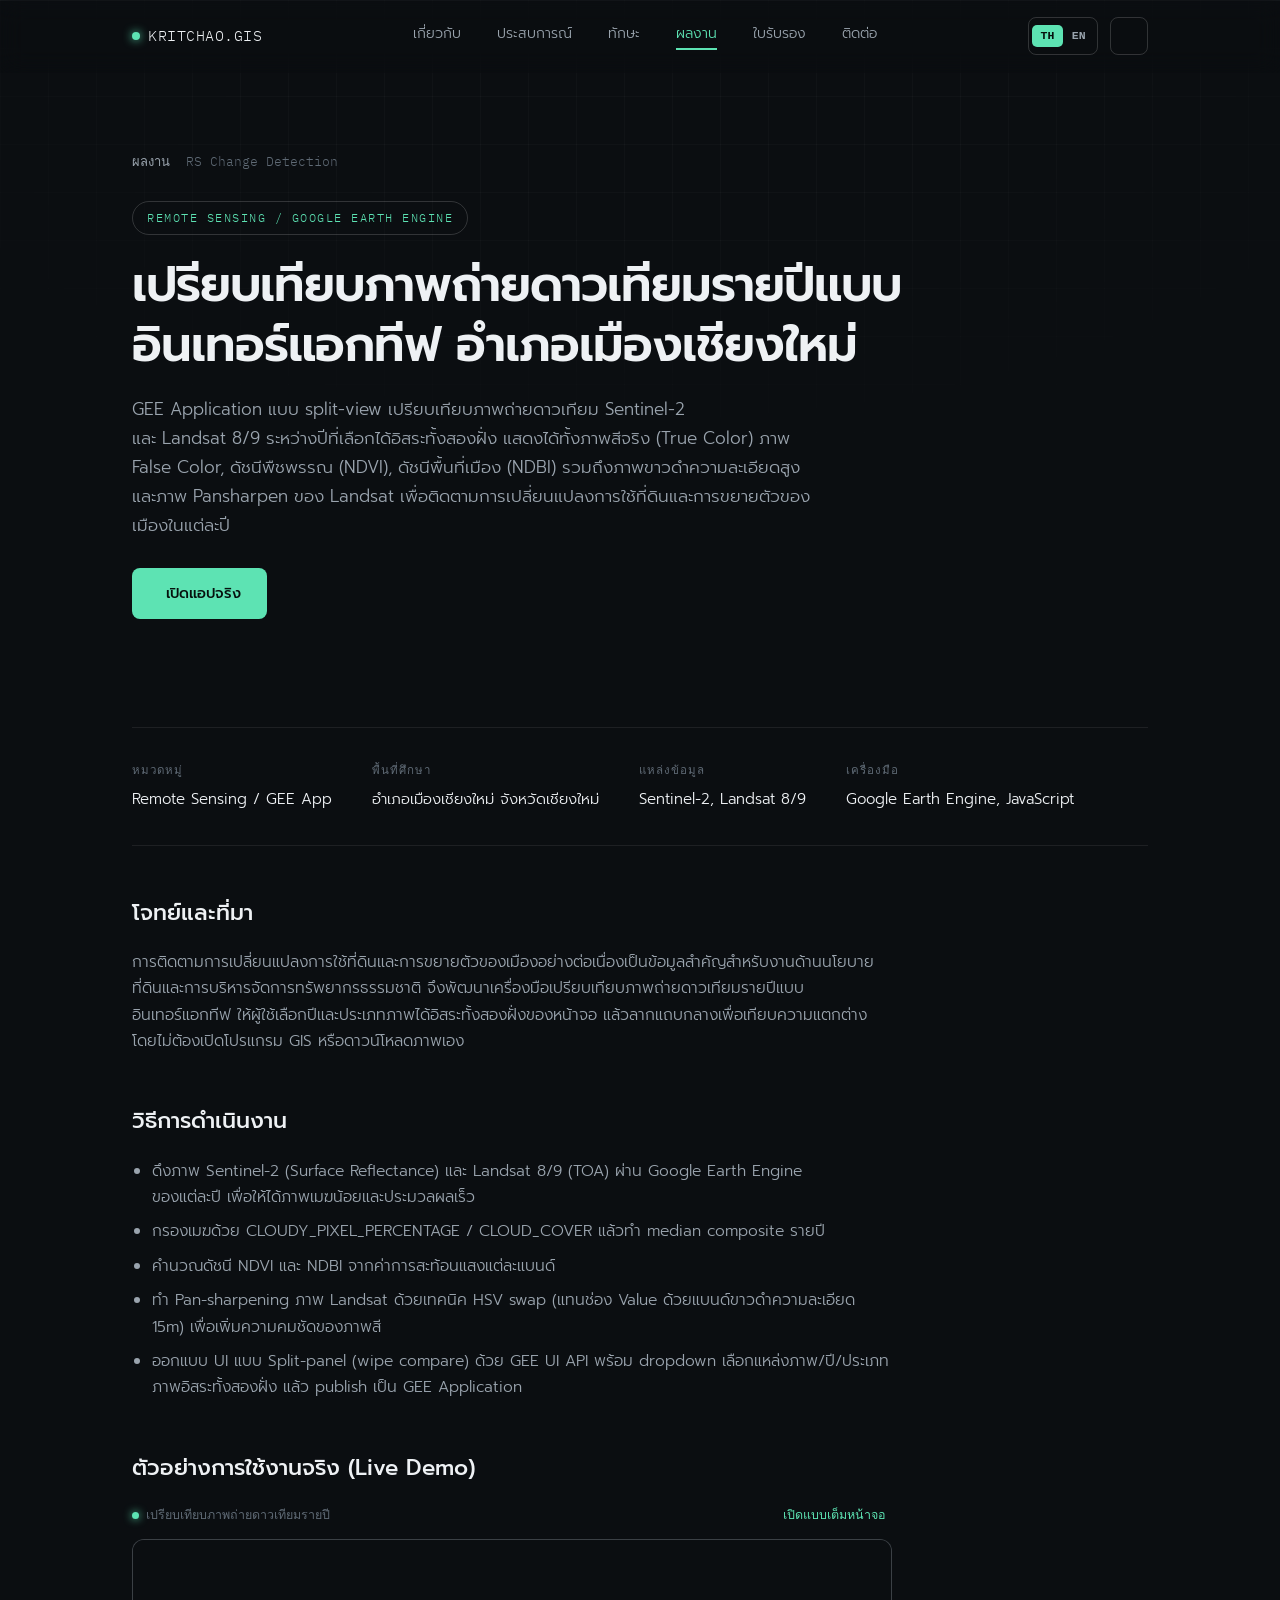
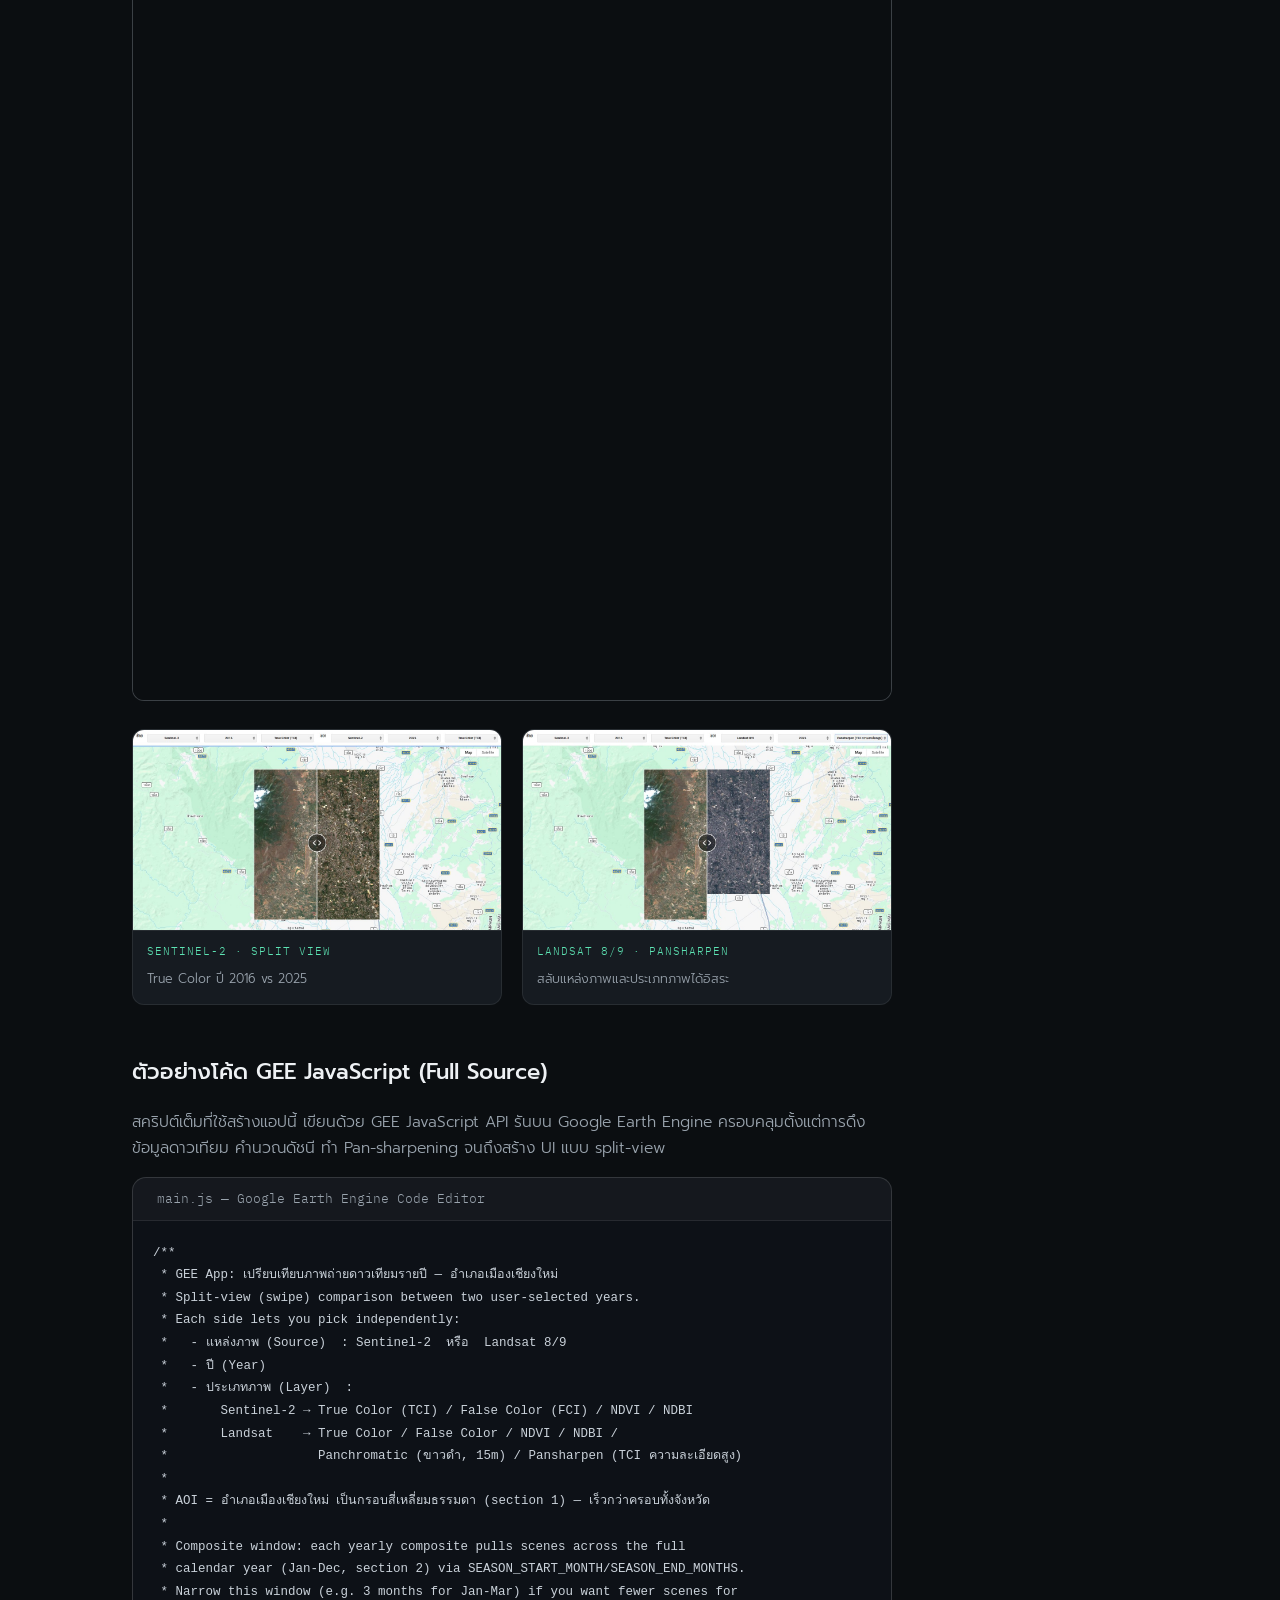
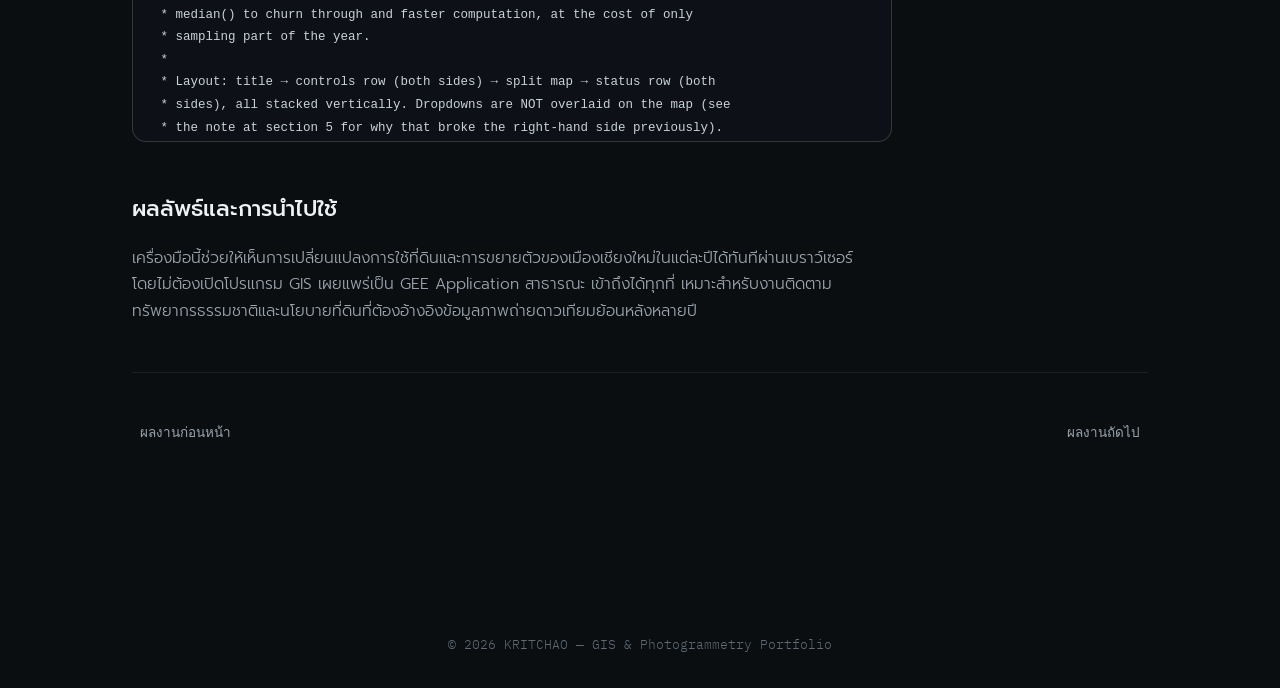
==== commit 825af4c8: "Add Cooperative Education (JUNCAO Napier Grass) project and CAAT drone license Add a new "Cooperativ" ====
--- a/projects/gee-chiangmai-compare.html
+++ b/projects/gee-chiangmai-compare.html
@@ -412,7 +412,7 @@
 
     <div class="proj-nav">
       <a href="singhanat-water.html"><i class="ti ti-arrow-left"></i> <span data-en="Previous Project">ผลงานก่อนหน้า</span></a>
-      <a href="../index.html#projects"><span data-en="Back to Projects">กลับไปหน้าผลงาน</span> <i class="ti ti-arrow-right"></i></a>
+      <a href="junzao-grass.html"><span data-en="Next Project">ผลงานถัดไป</span> <i class="ti ti-arrow-right"></i></a>
     </div>
   </div>
 </section>
--- a/style.css
+++ b/style.css
@@ -136,7 +136,7 @@
 .nav-dropdown a:last-child{border-bottom:none;}
 .nav-dropdown a:hover, .nav-dropdown a.active{color:var(--accent);}
 
-@media(max-width:720px){
+@media(max-width:900px){
   .navlinks{display:none;}
   .nav-toggle{display:flex;}
 }
